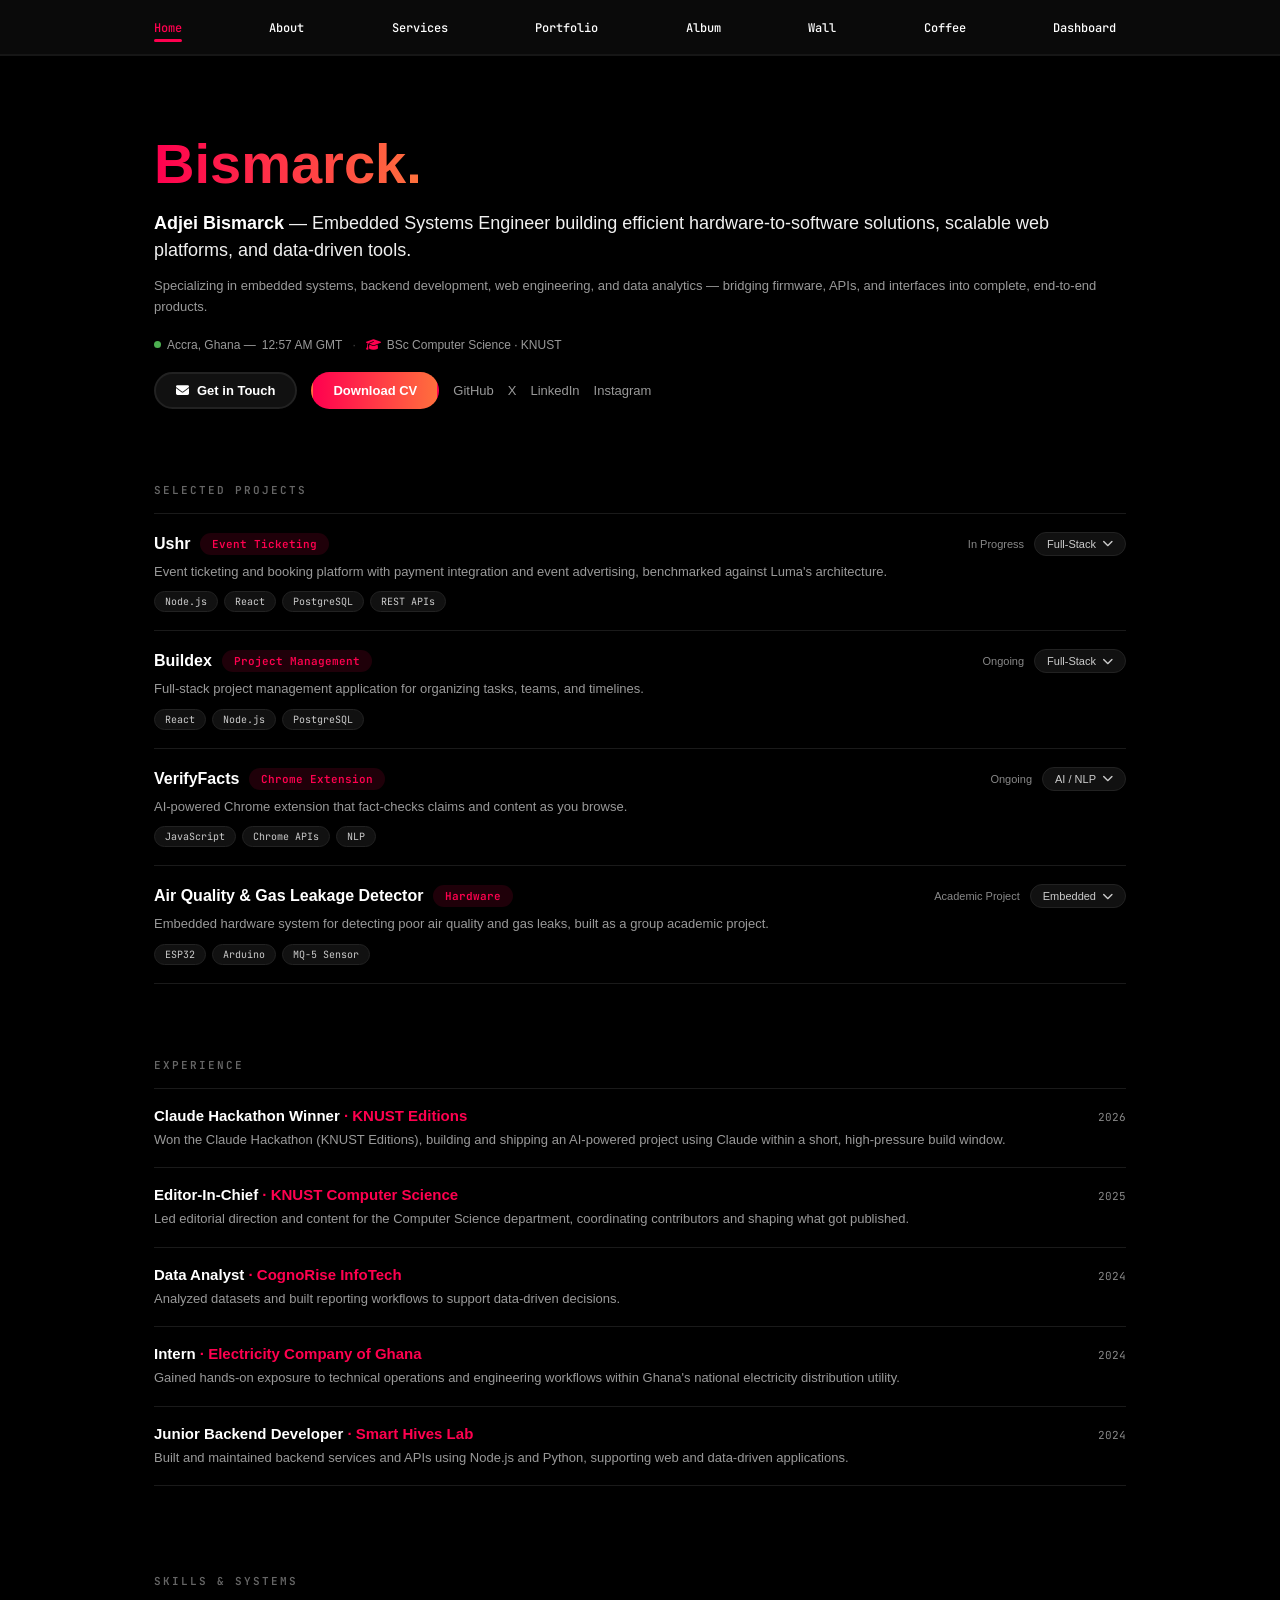
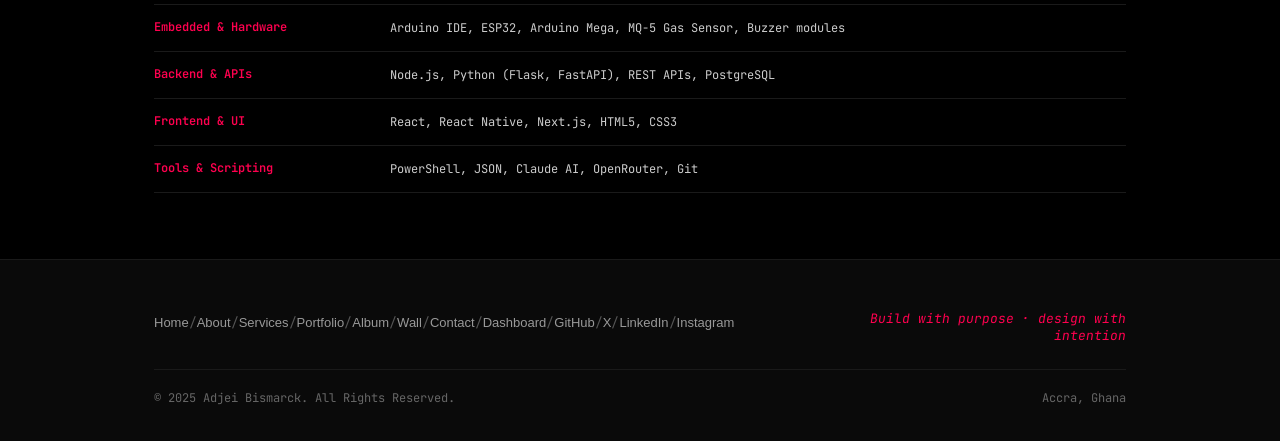
==== index.html @ 9716cc9b "updated navrow" ====
<!DOCTYPE html>
<html lang="en">
<head>
  <meta charset="UTF-8" />
  <meta name="viewport" content="width=device-width, initial-scale=1.0" />
  <title>nii adjetey — Home</title>
  <link rel="stylesheet" href="style.css" />
  <link rel="stylesheet" href="https://cdnjs.cloudflare.com/ajax/libs/font-awesome/6.4.0/css/all.min.css" />
  <link rel="preconnect" href="https://fonts.googleapis.com">
  <link rel="stylesheet" href="https://fonts.googleapis.com/css2?family=Caveat:wght@600;700&display=swap">
</head>
<body>
  <!-- ===== TOP NAV BAR ===== -->
  <header class="page-topbar">
    <div class="container">
      <nav>
        <ul id="nav-menu">
          <li><a href="index.html" class="active-page">Home</a></li>
          <li><a href="about.html">About</a></li>
          <li><a href="services.html">Services</a></li>
          <li><a href="portfolio.html">Portfolio</a></li>
          <li><a href="album.html">Album</a></li>
          <li><a href="wall.html">Wall</a></li>
          <li><a href="coffee.html">Coffee</a></li>
          <li><a href="dashboard.html">Dashboard</a></li>
        </ul>
      </nav>
    </div>
  </header>

  <!-- ===== HOME HERO (text-only) ===== -->
  <section id="home-hero">
    <div class="container">
      <div class="hero-row">
        <div class="hero-text">
          <h1 class="hero-wordmark">Bismarck<span class="hero-dot">.</span></h1>

          <p class="hero-lead">
            <strong>Adjei Bismarck</strong> — Embedded Systems Engineer building efficient hardware-to-software
            solutions, scalable web platforms, and data-driven tools.
          </p>

          <p class="hero-sub">
            Specializing in embedded systems, backend development, web engineering, and data analytics —
            bridging firmware, APIs, and interfaces into complete, end-to-end products.
          </p>

          <div class="hero-meta">
            <span class="hero-meta-item">
              <span class="hero-dot-status"></span>
              Accra, Ghana — <span id="hero-clock">--:-- --</span>
            </span>
            <span class="hero-meta-divider">&middot;</span>
            <span class="hero-meta-item">
              <i class="fa-solid fa-graduation-cap"></i>
              BSc Computer Science &middot; KNUST
            </span>
          </div>

          <div class="hero-actions">
            <a href="contact.html" class="hero-pill">
              <i class="fa-solid fa-envelope"></i> Get in Touch
            </a>
            <a href="documents/cv.pdf" download class="hero-pill hero-pill-accent">Download CV</a>
            <a href="https://github.com/adjetey0" target="_blank" class="hero-link">GitHub</a>
            <a href="https://x.com/mradjeteynii" target="_blank" class="hero-link">X</a>
            <a href="https://www.linkedin.com/in/niiadjetey" target="_blank" class="hero-link">LinkedIn</a>
            <a href="https://www.instagram.com/west.xds" target="_blank" class="hero-link">Instagram</a>
          </div>
        </div>
      </div>
    </div>
  </section>

  <!-- ===== SELECTED PROJECTS ===== -->
  <section id="selected-projects">
    <div class="container">
      <p class="section-label">Selected Projects</p>

      <div class="project-row">
        <div class="project-row-top">
          <div class="project-row-title">
            <h3>Ushr</h3>
            <span class="project-tag">Event Ticketing</span>
          </div>
          <div class="project-row-meta">
            <span class="project-status">In Progress</span>
            <span class="project-category">Full-Stack <i class="fa-solid fa-chevron-down"></i></span>
          </div>
        </div>
        <p class="project-row-desc">
          Event ticketing and booking platform with payment integration and event advertising,
          benchmarked against Luma's architecture.
        </p>
        <div class="project-stack">
          <span class="project-stack-tag">Node.js</span>
          <span class="project-stack-tag">React</span>
          <span class="project-stack-tag">PostgreSQL</span>
          <span class="project-stack-tag">REST APIs</span>
        </div>
      </div>

      <div class="project-row">
        <div class="project-row-top">
          <div class="project-row-title">
            <h3>Buildex</h3>
            <span class="project-tag">Project Management</span>
          </div>
          <div class="project-row-meta">
            <span class="project-status">Ongoing</span>
            <span class="project-category">Full-Stack <i class="fa-solid fa-chevron-down"></i></span>
          </div>
        </div>
        <p class="project-row-desc">
          Full-stack project management application for organizing tasks, teams, and timelines.
        </p>
        <div class="project-stack">
          <span class="project-stack-tag">React</span>
          <span class="project-stack-tag">Node.js</span>
          <span class="project-stack-tag">PostgreSQL</span>
        </div>
      </div>

      <div class="project-row">
        <div class="project-row-top">
          <div class="project-row-title">
            <h3>VerifyFacts</h3>
            <span class="project-tag">Chrome Extension</span>
          </div>
          <div class="project-row-meta">
            <span class="project-status">Ongoing</span>
            <span class="project-category">AI / NLP <i class="fa-solid fa-chevron-down"></i></span>
          </div>
        </div>
        <p class="project-row-desc">
          AI-powered Chrome extension that fact-checks claims and content as you browse.
        </p>
        <div class="project-stack">
          <span class="project-stack-tag">JavaScript</span>
          <span class="project-stack-tag">Chrome APIs</span>
          <span class="project-stack-tag">NLP</span>
        </div>
      </div>

      <div class="project-row">
        <div class="project-row-top">
          <div class="project-row-title">
            <h3>Air Quality &amp; Gas Leakage Detector</h3>
            <span class="project-tag">Hardware</span>
          </div>
          <div class="project-row-meta">
            <span class="project-status">Academic Project</span>
            <span class="project-category">Embedded <i class="fa-solid fa-chevron-down"></i></span>
          </div>
        </div>
        <p class="project-row-desc">
          Embedded hardware system for detecting poor air quality and gas leaks, built as a group
          academic project.
        </p>
        <div class="project-stack">
          <span class="project-stack-tag">ESP32</span>
          <span class="project-stack-tag">Arduino</span>
          <span class="project-stack-tag">MQ-5 Sensor</span>
        </div>
      </div>
    </div>
  </section>

  <!-- ===== EXPERIENCE ===== -->
  <section id="experience">
    <div class="container">
      <p class="section-label">Experience</p>

      <div class="experience-row">
        <div class="experience-row-top">
          <h3 class="experience-role">Claude Hackathon Winner <span class="experience-company">&middot; KNUST Editions</span></h3>
          <span class="experience-dates">2026</span>
        </div>
        <p class="experience-row-desc">
          Won the Claude Hackathon (KNUST Editions), building and shipping an AI-powered project using Claude
          within a short, high-pressure build window.
        </p>
      </div>

      <div class="experience-row">
        <div class="experience-row-top">
          <h3 class="experience-role">Editor-In-Chief <span class="experience-company">&middot; KNUST Computer Science</span></h3>
          <span class="experience-dates">2025</span>
        </div>
        <p class="experience-row-desc">
          Led editorial direction and content for the Computer Science department, coordinating contributors
          and shaping what got published.
        </p>
      </div>

      <div class="experience-row">
        <div class="experience-row-top">
          <h3 class="experience-role">Data Analyst <span class="experience-company">&middot; CognoRise InfoTech</span></h3>
          <span class="experience-dates">2024</span>
        </div>
        <p class="experience-row-desc">
          Analyzed datasets and built reporting workflows to support data-driven decisions.
        </p>
      </div>

      <div class="experience-row">
        <div class="experience-row-top">
          <h3 class="experience-role">Intern <span class="experience-company">&middot; Electricity Company of Ghana</span></h3>
          <span class="experience-dates">2024</span>
        </div>
        <p class="experience-row-desc">
          Gained hands-on exposure to technical operations and engineering workflows within Ghana's national
          electricity distribution utility.
        </p>
      </div>

      <div class="experience-row">
        <div class="experience-row-top">
          <h3 class="experience-role">Junior Backend Developer <span class="experience-company">&middot; Smart Hives Lab</span></h3>
          <span class="experience-dates">2024</span>
        </div>
        <p class="experience-row-desc">
          Built and maintained backend services and APIs using Node.js and Python, supporting web and
          data-driven applications.
        </p>
      </div>
    </div>
  </section>

  <!-- ===== SKILLS & SYSTEMS ===== -->
  <section id="skills-systems">
    <div class="container">
      <p class="section-label">Skills &amp; Systems</p>

      <div class="skills-row">
        <span class="skills-label">Embedded &amp; Hardware</span>
        <span class="skills-value">Arduino IDE, ESP32, Arduino Mega, MQ-5 Gas Sensor, Buzzer modules</span>
      </div>
      <div class="skills-row">
        <span class="skills-label">Backend &amp; APIs</span>
        <span class="skills-value">Node.js, Python (Flask, FastAPI), REST APIs, PostgreSQL</span>
      </div>
      <div class="skills-row">
        <span class="skills-label">Frontend &amp; UI</span>
        <span class="skills-value">React, React Native, Next.js, HTML5, CSS3</span>
      </div>
      <div class="skills-row">
        <span class="skills-label">Tools &amp; Scripting</span>
        <span class="skills-value">PowerShell, JSON, Claude AI, OpenRouter, Git</span>
      </div>
    </div>
  </section>

  <!-- Toast Notification -->
  <div id="toast" class="toast"></div>

  <!-- ===== FOOTER ===== -->
  <footer class="site-footer">
    <div class="container">
      <div class="footer-links-row">
        <nav class="footer-nav">
          <a href="index.html">Home</a> /
          <a href="about.html">About</a> /
          <a href="services.html">Services</a> /
          <a href="portfolio.html">Portfolio</a> /
          <a href="album.html">Album</a> /
          <a href="wall.html">Wall</a> /
          <a href="contact.html">Contact</a> /
          <a href="dashboard.html">Dashboard</a> /
          <a href="https://github.com/adjetey0" target="_blank">GitHub</a> /
          <a href="https://x.com/mradjeteynii" target="_blank">X</a> /
          <a href="https://www.linkedin.com/in/niiadjetey" target="_blank">LinkedIn</a> /
          <a href="https://www.instagram.com/west.xds" target="_blank">Instagram</a>
        </nav>
        <p class="footer-tagline">Build with purpose &middot; design with intention</p>
      </div>
      <div class="footer-bottom-row">
        <p>&copy; 2025 Adjei Bismarck. All Rights Reserved.</p>
        <p class="footer-location">Accra, Ghana</p>
      </div>
    </div>
  </footer>

  <!-- Back to Top Button -->
  <button id="back-to-top" class="back-to-top" title="Back to Top">
    <i class="fa-solid fa-arrow-up"></i>
  </button>

  <script>
    // Back to Top Button Functionality
    const backToTopBtn = document.getElementById('back-to-top');
    window.addEventListener('scroll', function() {
      if (window.pageYOffset > 300) {
        backToTopBtn.classList.add('show');
      } else {
        backToTopBtn.classList.remove('show');
      }
    });
    backToTopBtn.addEventListener('click', function() {
      window.scrollTo({
        top: 0,
        behavior: 'smooth'
      });
    });

    // Live Accra clock in hero
    const heroClock = document.getElementById('hero-clock');
    function updateHeroClock() {
      if (!heroClock) return;
      const now = new Date();
      const formatted = new Intl.DateTimeFormat('en-US', {
        hour: 'numeric',
        minute: '2-digit',
        hour12: true,
        timeZone: 'Africa/Accra'
      }).format(now);
      heroClock.textContent = formatted + ' GMT';
    }
    updateHeroClock();
    setInterval(updateHeroClock, 30000);
  </script>
</body>
</html>
---- style.css ----
@import url('https://fonts.googleapis.com/css2?family=JetBrains+Mono:wght@400;500;600;700&display=swap');

* {
  margin: 0;
  padding: 0;
  font-family: 'Poppins', sans-serif;
  box-sizing: border-box;
}

body {
  background-color: black;
  color: white;
  overflow-x: hidden;
}

/* ===== HEADER ===== */
#header {
  width: 100%;
  height: 100vh;
  background-image: url(images/background.jpg);
  background-size: cover;
  background-position: center;
}

/* ===== SUB-PAGE TOP NAV BAR ===== */
.page-topbar {
  width: 100%;
  background: #0a0a0a;
  border-bottom: 2px solid #161616;
  padding: 2px 0;
}

/* ===== HOME HERO (text-only) ===== */
#home-hero {
  padding: 70px 0 40px;
}

.hero-row {
  width: 100%;
}

.hero-text {
  width: 100%;
}

.hero-wordmark {
  font-size: 56px;
  font-weight: 700;
  line-height: 1;
  margin-bottom: 18px;
  background: linear-gradient(90deg, #ff004f, #ff6f3d);
  -webkit-background-clip: text;
  background-clip: text;
  -webkit-text-fill-color: transparent;
  display: inline-block;
}

.hero-dot {
  color: #ff6f3d;
  -webkit-text-fill-color: #ff6f3d;
}

.hero-lead {
  font-size: 18px;
  color: #f0f0f0;
  line-height: 1.5;
  margin-bottom: 12px;
}

.hero-lead strong {
  color: #fff;
}

.hero-sub {
  font-size: 13px;
  color: #999;
  line-height: 1.6;
  margin-bottom: 20px;
}

.hero-meta {
  display: flex;
  align-items: center;
  gap: 10px;
  flex-wrap: wrap;
  color: #999;
  font-size: 12px;
  font-family: 'JetBrains Mono', monospace;
  margin-bottom: 20px;
}

.hero-meta-item {
  display: flex;
  align-items: center;
  gap: 6px;
}

.hero-meta-item i {
  color: #ff004f;
}

.hero-dot-status {
  width: 7px;
  height: 7px;
  border-radius: 50%;
  background: #4caf50;
  display: inline-block;
}

.hero-meta-divider {
  color: #444;
}

.hero-actions {
  display: flex;
  align-items: center;
  gap: 14px;
  flex-wrap: wrap;
}

.hero-pill {
  display: inline-flex;
  align-items: center;
  gap: 8px;
  padding: 9px 20px;
  border-radius: 30px;
  font-size: 13px;
  font-weight: 600;
  text-decoration: none;
  border: 2px solid #222;
  color: #fff;
  background: #111;
  transition: all 0.3s ease;
}

.hero-pill:hover {
  border-color: #ff004f;
  transform: translateY(-2px);
}

.hero-pill-accent {
  background: linear-gradient(90deg, #ff004f, #ff6f3d);
  border-color: transparent;
}

.hero-pill-accent:hover {
  filter: brightness(1.1);
  transform: translateY(-2px);
}

.hero-link {
  color: #999;
  font-size: 13px;
  font-weight: 500;
  text-decoration: none;
  position: relative;
  transition: color 0.3s ease;
}

.hero-link::after {
  content: '';
  position: absolute;
  left: 0;
  bottom: -4px;
  width: 0;
  height: 2px;
  background: #ff004f;
  transition: width 0.3s ease;
}

.hero-link:hover {
  color: #fff;
}

.hero-link:hover::after {
  width: 100%;
}

/* ===== SELECTED PROJECTS (home page) ===== */
#selected-projects {
  padding: 14px 0 40px;
}

.project-row {
  padding: 18px 0;
  border-top: 1px solid #1a1a1a;
}

.project-row:last-child {
  border-bottom: 1px solid #1a1a1a;
}

.project-row-top {
  display: flex;
  align-items: center;
  justify-content: space-between;
  flex-wrap: wrap;
  gap: 10px;
  margin-bottom: 6px;
}

.project-row-title {
  display: flex;
  align-items: center;
  gap: 10px;
  flex-wrap: wrap;
}

.project-row-title h3 {
  font-size: 16px;
  font-weight: 700;
  color: #fff;
}

.project-tag {
  background: rgba(255, 0, 79, 0.12);
  color: #ff004f;
  padding: 4px 12px;
  border-radius: 20px;
  font-size: 11px;
  font-weight: 600;
  font-family: 'JetBrains Mono', monospace;
}

.project-row-meta {
  display: flex;
  align-items: center;
  gap: 10px;
  font-family: 'JetBrains Mono', monospace;
  font-size: 11px;
  color: #888;
}

.project-category {
  background: #111;
  border: 1px solid #222;
  padding: 5px 12px;
  border-radius: 20px;
  display: inline-flex;
  align-items: center;
  gap: 6px;
  color: #ccc;
}

.project-row-desc {
  color: #999;
  font-size: 13px;
  line-height: 1.5;
}

.project-stack {
  display: flex;
  flex-wrap: wrap;
  gap: 6px;
  margin-top: 10px;
}

.project-stack-tag {
  background: #111;
  border: 1px solid #222;
  color: #ccc;
  padding: 3px 10px;
  border-radius: 20px;
  font-size: 10px;
  font-family: 'JetBrains Mono', monospace;
}

@media (max-width: 768px) {
  .project-row-top {
    flex-direction: column;
    align-items: flex-start;
  }

  .project-row-title h3 {
    font-size: 15px;
  }

  .project-row-desc {
    font-size: 12px;
  }
}

/* ===== EXPERIENCE (home page) ===== */
#experience {
  padding: 14px 0 40px;
}

.experience-row {
  padding: 18px 0;
  border-top: 1px solid #1a1a1a;
}

.experience-row:last-child {
  border-bottom: 1px solid #1a1a1a;
}

.experience-row-top {
  display: flex;
  align-items: baseline;
  justify-content: space-between;
  flex-wrap: wrap;
  gap: 8px;
  margin-bottom: 6px;
}

.experience-role {
  font-size: 15px;
  font-weight: 700;
  color: #fff;
}

.experience-company {
  color: #ff004f;
  font-weight: 600;
}

.experience-dates {
  font-family: 'JetBrains Mono', monospace;
  font-size: 11px;
  color: #888;
  white-space: nowrap;
}

.experience-row-desc {
  color: #999;
  font-size: 13px;
  line-height: 1.5;
}

@media (max-width: 768px) {
  .experience-row-top {
    flex-direction: column;
    align-items: flex-start;
  }

  .experience-role {
    font-size: 15px;
  }

  .experience-row-desc {
    font-size: 12px;
  }
}

/* ===== SKILLS & SYSTEMS ===== */
#skills-systems {
  padding: 28px 0 56px;
}

.section-label {
  color: #666;
  font-size: 11px;
  font-weight: 600;
  font-family: 'JetBrains Mono', monospace;
  letter-spacing: 2px;
  text-transform: uppercase;
  margin-bottom: 16px;
}

.skills-row {
  display: grid;
  grid-template-columns: 220px 1fr;
  gap: 16px;
  padding: 14px 0;
  border-top: 1px solid #1a1a1a;
}

.skills-row:last-child {
  border-bottom: 1px solid #1a1a1a;
}

.skills-label {
  color: #ff004f;
  font-size: 12px;
  font-weight: 600;
  font-family: 'JetBrains Mono', monospace;
}

.skills-value {
  color: #ccc;
  font-size: 12px;
  font-family: 'JetBrains Mono', monospace;
  line-height: 1.5;
}

.container {
  max-width: 1100px;
  margin: 0 auto;
  padding: 10px 5%;
}

nav {
  display: flex;
  align-items: center;
  justify-content: flex-start;
  flex-wrap: wrap;
  position: relative;
}

.logo {
  display: none;
}

.logo h1 a {
  color: #fff;
  text-decoration: none;
}

.logo h1 span {
  color: #ff004f;
  font-weight: 700;
}

#menu-icon {
  display: none !important;
}

nav ul {
  display: flex;
  flex-wrap: wrap;
  align-items: center;
  justify-content: space-between;
  width: 100%;
}

nav ul li {
  display: inline-block;
  list-style: none;
  margin: 6px 10px;
}

nav ul li:first-child {
  margin-left: 0;
}

nav ul li a {
  color: white;
  text-decoration: none;
  font-size: 12px;
  font-family: 'JetBrains Mono', monospace;
  font-weight: 500;
  position: relative;
}

nav ul li a::after {
  content: '';
  width: 0;
  height: 3px;
  background: #ff004f;
  position: absolute;
  left: 0;
  bottom: -6px;
  transition: 0.4s ease;
  border-radius: 2px;
}

nav ul li a:hover::after,
nav ul li a.active-page::after {
  width: 100%;
}

nav ul li a.active-page {
  color: #ff004f;
}

.header-text {
  margin-top: 20%;
  font-size: 30px;
  animation: fadeInUp 1.5s ease-out;
}

.header-text p {
  animation: fadeInUp 1.8s ease-out;
}

.header-text h1 {
  font-size: 60px;
  margin-top: 20px;
  animation: fadeInUp 2s ease-out;
}

.header-text h1 span {
  color: #ff004f;
  display: inline-block;
  animation: bounce 2s infinite;
}

/* Animations */
@keyframes fadeInUp {
  0% {
    opacity: 0;
    transform: translateY(30px);
  }
  100% {
    opacity: 1;
    transform: translateY(0);
  }
}

@keyframes bounce {
  0%, 20%, 50%, 80%, 100% {
    transform: translateY(0);
  }
  40% {
    transform: translateY(-10px);
  }
  60% {
    transform: translateY(-5px);
  }
}

/* ===== ABOUT ===== */
#about {
  padding: 80px 0;
  color: whitesmoke;
}

#about .sub-title {
  text-align: center;
  margin-bottom: 60px;
}

#about .sub-title span {
  color: #ff004f;
}

.row {
  display: flex;
  justify-content: space-between;
  flex-wrap: wrap;
}

.about-col-1 {
  flex-basis: 35%;
}

.about-col-1 img {
  width: 100%;
  border-radius: 15px;
}

.about-col-2 {
  flex-basis: 60%;
}

.sub-title {
  font-size: 60px;
  font-weight: 600;
  color: #fff;
}

.tab-titles {
  display: flex;
  margin: 20px 0 40px;
  gap: 40px;
}

.tab-links {
  position: relative;
  font-size: 18px;
  font-weight: 500;
  cursor: pointer;
  color: #ccc;
  transition: color 0.3s ease;
}

.tab-links:hover {
  color: #ff004f;
}

.tab-links::after {
  content: '';
  position: absolute;
  bottom: -8px;
  left: 0;
  width: 0;
  height: 3px;
  background: #ff004f;
  border-radius: 2px;
  transition: width 0.3s ease;
}

.tab-links.active-link {
  color: #fff;
}

.tab-links.active-link::after,
.tab-links:hover::after {
  width: 100%;
}

/* Tab Contents */
.tab-contents {
  display: none;
}

.tab-contents.active-tab {
  display: block;
}

.tab-contents ul {
  padding-left: 20px;
  line-height: 1.8;
}

.tab-contents ul li {
  list-style: disc;
  margin: 10px 0;
  color: #fff;
}

.tab-contents ul li span {
  color: #ff004f;
  font-weight: 600;
  font-size: 16px;
  display: inline-block;
  margin-bottom: 3px;
  transition: color 0.3s ease;
}

/* Download CV Button */
.cv-button-wrapper {
  margin-top: 30px;
}

.cv-btn {
  display: inline-flex;
  align-items: center;
  gap: 10px;
  background: #ff004f;
  color: white !important;
  padding: 15px 35px;
  border: 2px solid #ff004f;
  border-radius: 10px;
  text-decoration: none;
  font-size: 16px;
  font-weight: 600;
  transition: all 0.3s ease;
}

.cv-btn:hover {
  background: transparent;
  color: #ff004f !important;
  transform: translateY(-3px);
  box-shadow: 0 10px 25px rgba(255, 0, 79, 0.3);
}

.cv-btn i {
  font-size: 18px;
}

/* ===== SERVICES ===== */
#services {
  padding: 80px 0;
  color: #fff;
}

#services .sub-title {
  text-align: center;
  font-size: 60px;
  margin-bottom: 60px;
}

#services .sub-title span {
  color: #ff004f;
}

.services-list {
  display: grid;
  grid-template-columns: repeat(auto-fit, minmax(250px, 1fr));
  gap: 40px;
}

.service-card {
  background: #111;
  padding: 40px 25px;
  border-radius: 15px;
  text-align: center;
  transition: transform 0.3s ease, box-shadow 0.3s ease, border 0.3s ease;
  border: 2px solid transparent;
}

.service-card i {
  font-size: 45px;
  color: #ff004f;
  margin-bottom: 20px;
  background: rgba(255, 0, 79, 0.1);
  padding: 20px;
  border-radius: 50%;
  transition: all 0.3s ease;
}

.service-card h2 {
  font-size: 22px;
  margin-bottom: 15px;
  color: #ff004f;
}

.service-card p {
  color: #ccc;
  font-size: 15px;
  line-height: 1.6;
}

.service-card:hover {
  transform: translateY(-10px);
  box-shadow: 0 0 25px rgba(255, 0, 79, 0.4);
  border-color: #ff004f;
}

.service-card:hover i {
  background: #ff004f;
  color: white;
}

/* ===== DASHBOARD SECTION ===== */
#dashboard {
  padding: 80px 0;
  color: #fff;
}

#dashboard .sub-title {
  text-align: center;
  font-size: 60px;
  margin-bottom: 60px;
}

#dashboard .sub-title span {
  color: #ff004f;
}

.dashboard-grid {
  display: grid;
  grid-template-columns: repeat(auto-fit, minmax(250px, 1fr));
  gap: 40px;
}

.dashboard-card {
  background: #111;
  border-radius: 15px;
  text-align: center;
  padding: 40px 20px;
  transition: transform 0.3s ease, box-shadow 0.3s ease, border 0.3s ease;
  border: 2px solid transparent;
}

.dashboard-card i {
  font-size: 45px;
  color: #ff004f;
  margin-bottom: 20px;
  background: rgba(255, 0, 79, 0.1);
  padding: 20px;
  border-radius: 50%;
  transition: all 0.3s ease;
}

.dashboard-card h2 {
  font-size: 22px;
  margin-bottom: 15px;
  color: #fff;
}

.dashboard-card p {
  font-size: 36px;
  font-weight: bold;
  color: #ff004f;
}

.dashboard-card:hover {
  transform: translateY(-10px);
  box-shadow: 0 0 25px rgba(255, 0, 79, 0.4);
  border-color: #ff004f;
}

.dashboard-card:hover i {
  background: #ff004f;
  color: white;
}

/* ===== PORTFOLIO SECTION ===== */
#portfolio {
  padding: 80px 0;
  color: #fff;
}

#portfolio .sub-title {
  text-align: center;
  font-size: 60px;
  margin-bottom: 60px;
}

#portfolio .sub-title span {
  color: #ff004f;
}

.portfolio-grid {
  display: grid;
  grid-template-columns: repeat(auto-fit, minmax(300px, 1fr));
  gap: 40px;
}

.portfolio-card {
  background: #111;
  border-radius: 15px;
  overflow: hidden;
  transition: transform 0.3s ease, box-shadow 0.3s ease;
  border: 2px solid transparent;
}

.portfolio-card:hover {
  transform: translateY(-10px);
  box-shadow: 0 0 30px rgba(255, 0, 79, 0.4);
  border-color: #ff004f;
}

.portfolio-image {
  position: relative;
  width: 100%;
  height: 280px;
  overflow: hidden;
}

.portfolio-image img {
  width: 100%;
  height: 100%;
  object-fit: cover;
  transition: transform 0.5s ease;
}

.portfolio-card:hover .portfolio-image img {
  transform: scale(1.1);
}

.portfolio-overlay {
  position: absolute;
  top: 0;
  left: 0;
  width: 100%;
  height: 100%;
  background: rgba(0, 0, 0, 0.95);
  display: flex;
  align-items: center;
  justify-content: center;
  opacity: 0;
  transition: opacity 0.4s ease;
  padding: 30px;
}

.portfolio-card:hover .portfolio-overlay {
  opacity: 1;
}

.portfolio-info {
  text-align: center;
}

.portfolio-info h3 {
  font-size: 24px;
  color: #ff004f;
  margin-bottom: 15px;
}

.portfolio-info p {
  color: #ccc;
  font-size: 14px;
  line-height: 1.6;
  margin-bottom: 20px;
}

.portfolio-links {
  display: flex;
  gap: 15px;
  justify-content: center;
  flex-wrap: wrap;
}

.portfolio-links a {
  background: #ff004f;
  color: white;
  padding: 10px 20px;
  border-radius: 8px;
  text-decoration: none;
  font-size: 14px;
  font-weight: 600;
  transition: all 0.3s ease;
  display: inline-flex;
  align-items: center;
  gap: 8px;
}

.portfolio-links a:hover {
  background: #e6003d;
  transform: translateY(-3px);
  box-shadow: 0 5px 15px rgba(255, 0, 79, 0.4);
}

.portfolio-content {
  padding: 25px;
}

.portfolio-content h3 {
  font-size: 20px;
  color: #fff;
  margin-bottom: 15px;
}

.portfolio-tags {
  display: flex;
  gap: 10px;
  flex-wrap: wrap;
}

.portfolio-tags span {
  background: rgba(255, 0, 79, 0.1);
  color: #ff004f;
  padding: 6px 15px;
  border-radius: 20px;
  font-size: 12px;
  font-weight: 500;
  font-family: 'JetBrains Mono', monospace;
  border: 1px solid rgba(255, 0, 79, 0.3);
}

/* ===== ALBUM SECTION ===== */
#album {
  padding: 80px 0;
  color: #fff;
}

#album .sub-title {
  text-align: center;
  font-size: 60px;
  margin-bottom: 40px;
}

#album .sub-title span {
  color: #ff004f;
}

.album-meta {
  display: flex;
  justify-content: space-between;
  align-items: center;
  flex-wrap: wrap;
  gap: 16px;
  margin-bottom: 45px;
}

.album-meta-left {
  color: #999;
  font-size: 13px;
  font-family: 'JetBrains Mono', monospace;
  display: flex;
  align-items: center;
  gap: 10px;
}

.album-meta-left i {
  color: #ff004f;
}

.view-toggle {
  display: flex;
  background: #111;
  border: 2px solid #222;
  border-radius: 30px;
  padding: 4px;
  gap: 4px;
}

.view-toggle-btn {
  background: transparent;
  color: #999;
  border: none;
  padding: 8px 20px;
  border-radius: 24px;
  font-size: 13px;
  font-weight: 600;
  font-family: 'JetBrains Mono', monospace;
  cursor: pointer;
  display: inline-flex;
  align-items: center;
  gap: 8px;
  transition: all 0.3s ease;
}

.view-toggle-btn:hover {
  color: #fff;
}

.view-toggle-btn.active-view-btn {
  background: #ff004f;
  color: #fff;
}

/* ===== DECK VIEW ===== */
.album-deck-view {
  display: flex;
  flex-direction: column;
  align-items: center;
}

.deck-stage {
  position: relative;
  width: 100%;
  max-width: 640px;
  height: 320px;
  margin-bottom: 30px;
}

.deck-card {
  position: absolute;
  top: 0;
  left: 50%;
  width: 220px;
  height: 300px;
  border-radius: 14px;
  overflow: hidden;
  border: 6px solid #111;
  box-shadow: 0 15px 35px rgba(0, 0, 0, 0.6);
  transition: transform 0.3s ease, box-shadow 0.3s ease;
  cursor: pointer;
  background: #111;
}

.deck-card img {
  width: 100%;
  height: 100%;
  object-fit: cover;
  display: block;
}

.deck-card:hover {
  box-shadow: 0 20px 45px rgba(255, 0, 79, 0.4);
  z-index: 10 !important;
}

.deck-card-0 { transform: translateX(-50%) translateX(-180px) rotate(-12deg); z-index: 1; }
.deck-card-1 { transform: translateX(-50%) translateX(-70px) rotate(-4deg); z-index: 2; }
.deck-card-2 { transform: translateX(-50%) translateX(40px) rotate(4deg); z-index: 3; }
.deck-card-3 { transform: translateX(-50%) translateX(150px) rotate(12deg); z-index: 4; }

.deck-card-0:hover { transform: translateX(-50%) translateX(-180px) rotate(-12deg) translateY(-10px); }
.deck-card-1:hover { transform: translateX(-50%) translateX(-70px) rotate(-4deg) translateY(-10px); }
.deck-card-2:hover { transform: translateX(-50%) translateX(40px) rotate(4deg) translateY(-10px); }
.deck-card-3:hover { transform: translateX(-50%) translateX(150px) rotate(12deg) translateY(-10px); }

.deck-controls {
  display: flex;
  align-items: center;
  gap: 18px;
  flex-wrap: wrap;
  justify-content: center;
}

.cycle-stack-btn {
  background: transparent;
  color: #fff;
  border: 2px solid #ff004f;
  padding: 10px 24px;
  border-radius: 30px;
  font-size: 13px;
  font-weight: 600;
  font-family: 'JetBrains Mono', monospace;
  cursor: pointer;
  display: inline-flex;
  align-items: center;
  gap: 10px;
  transition: all 0.3s ease;
}

.cycle-stack-btn:hover {
  background: #ff004f;
  transform: translateY(-2px);
  box-shadow: 0 8px 20px rgba(255, 0, 79, 0.35);
}

.deck-showing {
  color: #888;
  font-size: 12px;
  font-family: 'JetBrains Mono', monospace;
}

/* ===== GRID VIEW ===== */
.album-grid {
  display: grid;
  grid-template-columns: repeat(auto-fill, minmax(240px, 1fr));
  grid-auto-rows: 220px;
  gap: 20px;
}

.album-item {
  position: relative;
  border-radius: 15px;
  overflow: hidden;
  cursor: pointer;
  border: 2px solid transparent;
  transition: transform 0.3s ease, border 0.3s ease, box-shadow 0.3s ease;
}

.album-item img {
  width: 100%;
  height: 100%;
  object-fit: cover;
  display: block;
  transition: transform 0.5s ease;
}

.album-item-overlay {
  position: absolute;
  inset: 0;
  background: rgba(0,0,0,0.5);
  display: flex;
  align-items: center;
  justify-content: center;
  opacity: 0;
  transition: opacity 0.3s ease;
}

.album-item-overlay i {
  color: #fff;
  font-size: 26px;
}

.album-item:hover {
  transform: translateY(-6px);
  border-color: #ff004f;
  box-shadow: 0 0 25px rgba(255, 0, 79, 0.35);
}

.album-item:hover img {
  transform: scale(1.08);
}

.album-item:hover .album-item-overlay {
  opacity: 1;
}

/* ===== LIGHTBOX ===== */
.lightbox-inner {
  position: relative;
  max-width: 90vw;
  max-height: 90vh;
  display: flex;
  flex-direction: column;
  align-items: center;
}

.lightbox-inner img {
  max-width: 90vw;
  max-height: 80vh;
  border-radius: 12px;
  border: 2px solid #ff004f;
  box-shadow: 0 0 50px rgba(255, 0, 79, 0.35);
}

#lightbox-caption {
  color: #ccc;
  margin-top: 14px;
  font-size: 15px;
  text-align: center;
}

.lightbox-close {
  position: absolute;
  top: -45px;
  right: 0;
  background: transparent;
  border: none;
  color: #fff;
  font-size: 26px;
  cursor: pointer;
}

.lightbox-nav {
  position: fixed;
  top: 50%;
  transform: translateY(-50%);
  background: rgba(255,0,79,0.15);
  border: 2px solid #ff004f;
  color: #fff;
  width: 46px;
  height: 46px;
  border-radius: 50%;
  font-size: 18px;
  cursor: pointer;
  transition: all 0.3s ease;
}

.lightbox-nav:hover {
  background: #ff004f;
}

.lightbox-prev { left: 30px; }
.lightbox-next { right: 30px; }

/* ===== WALL SECTION ===== */
#wall {
  padding: 80px 0;
  color: #fff;
}

#wall .sub-title {
  text-align: center;
  font-size: 60px;
  margin-bottom: 10px;
}

#wall .sub-title span {
  color: #ff004f;
}

.wall-subtext {
  text-align: center;
  color: #ccc;
  font-size: 15px;
  max-width: 560px;
  margin: 0 auto 40px;
}

.wall-toolbar-wrap {
  display: flex;
  flex-direction: column;
  align-items: center;
  gap: 12px;
  margin-bottom: 45px;
}

.wall-toolbar {
  display: flex;
  align-items: center;
  gap: 4px;
  background: #111;
  border: 2px solid #222;
  border-radius: 40px;
  padding: 6px;
  flex-wrap: wrap;
  justify-content: center;
}

.wall-toolbar-divider {
  width: 1px;
  height: 20px;
  background: #2a2a2a;
  margin: 0 2px;
}

.wall-pill-btn {
  background: transparent;
  border: none;
  color: #ccc;
  padding: 10px 18px;
  border-radius: 30px;
  font-size: 13px;
  font-weight: 600;
  font-family: 'JetBrains Mono', monospace;
  cursor: pointer;
  display: inline-flex;
  align-items: center;
  gap: 8px;
  transition: all 0.3s ease;
}

.wall-pill-btn:hover {
  background: #1a1a1a;
  color: #fff;
}

.wall-pill-btn:disabled {
  opacity: 0.6;
  cursor: default;
}

.wall-sign-pill {
  background: #ff004f;
  color: #fff;
}

.wall-sign-pill:hover {
  background: #e6003d;
  color: #fff;
}

.wall-pill-icon {
  width: 40px;
  height: 40px;
  padding: 0;
  justify-content: center;
}

.wall-pill-btn.spinning i {
  animation: spin 0.5s linear;
}

@keyframes spin {
  from { transform: rotate(0deg); }
  to { transform: rotate(360deg); }
}

.wall-count {
  color: #888;
  font-size: 12px;
  font-family: 'JetBrains Mono', monospace;
  padding: 0 10px;
  white-space: nowrap;
}

/* ===== SIGN MODAL ===== */
.wall-sign-modal {
  max-width: 520px;
  width: 90%;
  text-align: left;
  padding: 35px 35px 30px;
}

.wall-sign-header {
  display: flex;
  justify-content: space-between;
  align-items: flex-start;
  gap: 16px;
  margin-bottom: 24px;
}

.wall-sign-header h3 {
  text-align: left;
  margin-bottom: 6px;
}

.wall-sign-subtitle {
  color: #999;
  font-size: 13px;
  font-family: 'JetBrains Mono', monospace;
  margin: 0;
}

.wall-sign-close {
  background: #0a0a0a;
  border: 2px solid #222;
  color: #999;
  width: 36px;
  height: 36px;
  min-width: 36px;
  border-radius: 50%;
  cursor: pointer;
  display: flex;
  align-items: center;
  justify-content: center;
  font-size: 14px;
  transition: all 0.3s ease;
}

.wall-sign-close:hover {
  border-color: #ff004f;
  color: #fff;
}

.wall-form {
  display: flex;
  flex-direction: column;
  gap: 18px;
}

.wall-form-row {
  display: grid;
  grid-template-columns: 1fr 1fr;
  gap: 14px;
}

.wall-input-icon {
  position: relative;
  display: flex;
  align-items: center;
}

.wall-input-icon i {
  position: absolute;
  left: 16px;
  color: #666;
  font-size: 13px;
  pointer-events: none;
}

.wall-input-icon input {
  padding-left: 40px !important;
}

.wall-form input,
.wall-form textarea {
  width: 100%;
  padding: 14px 16px;
  background: #0a0a0a;
  border: 2px solid #222;
  border-radius: 10px;
  color: #fff;
  font-size: 14px;
  font-family: 'Poppins', sans-serif;
  outline: none;
  transition: border-color 0.3s ease, box-shadow 0.3s ease;
  resize: vertical;
}

.wall-form input::placeholder,
.wall-form textarea::placeholder {
  color: #666;
}

.wall-form input:focus,
.wall-form textarea:focus {
  border-color: #ff004f;
  box-shadow: 0 0 15px rgba(255, 0, 79, 0.2);
}

.wall-sig-preview {
  background: #0a0a0a;
  border: 2px solid #222;
  border-radius: 10px;
  padding: 14px 16px;
}

.wall-sig-label {
  display: block;
  color: #666;
  font-size: 11px;
  font-weight: 600;
  font-family: 'JetBrains Mono', monospace;
  letter-spacing: 0.5px;
  text-transform: uppercase;
  margin-bottom: 6px;
}

.wall-sig-text {
  font-family: 'Caveat', cursive;
  font-size: 30px;
  font-weight: 700;
  color: #fff;
  line-height: 1.1;
}

.wall-sign-footer {
  display: flex;
  align-items: center;
  justify-content: space-between;
  gap: 14px;
}

.wall-char-count {
  color: #666;
  font-size: 12px;
  font-family: 'JetBrains Mono', monospace;
}

.wall-sign-footer .btn {
  padding: 12px 30px;
}

/* ===== NOTE WALL (sticky-note cards) ===== */
.wall-grid {
  column-width: 220px;
  column-gap: 18px;
  padding: 10px;
}

.wall-loading,
.wall-empty {
  column-span: all;
  text-align: center;
  color: #888;
  font-size: 15px;
  padding: 20px 0;
}

.wall-card {
  display: inline-block;
  width: 100%;
  break-inside: avoid;
  margin-bottom: 18px;
  background: #0d0d0d;
  border: 1px solid #1e1e1e;
  border-radius: 10px;
  padding: 14px 16px;
  box-shadow: 0 8px 18px rgba(0, 0, 0, 0.4);
  transition: transform 0.25s ease, box-shadow 0.25s ease;
}

.wall-card:hover {
  transform: translateY(-4px) rotate(0deg) !important;
  box-shadow: 0 12px 26px rgba(255, 0, 79, 0.25);
  z-index: 5;
}

.wall-card-name {
  font-family: 'Caveat', cursive;
  font-size: 21px;
  font-weight: 700;
  color: #ff004f;
  margin-bottom: 4px;
  line-height: 1.1;
}

.wall-card-message {
  color: #ddd;
  font-size: 13px;
  line-height: 1.45;
  margin-bottom: 10px;
  word-break: break-word;
}

.wall-card-footer {
  display: flex;
  justify-content: space-between;
  align-items: center;
  border-top: 1px solid #1e1e1e;
  padding-top: 7px;
}

.wall-card-handle {
  color: #666;
  font-size: 10px;
  font-weight: 600;
  font-family: 'JetBrains Mono', monospace;
}

.wall-card-time {
  color: #666;
  font-size: 10px;
  font-family: 'JetBrains Mono', monospace;
}

/* ===== CONTACT SECTION ===== */
#contact {
  padding: 80px 0;
  color: #fff;
}

#contact .sub-title {
  text-align: center;
  font-size: 60px;
  margin-bottom: 60px;
}

#contact .sub-title span {
  color: #ff004f;
}

.contact-row {
  display: flex;
  justify-content: space-between;
  gap: 50px;
  flex-wrap: wrap;
}

.contact-left {
  flex-basis: 35%;
  display: flex;
  flex-direction: column;
  gap: 25px;
}

.contact-info-card {
  background: #111;
  padding: 25px;
  border-radius: 15px;
  display: flex;
  align-items: center;
  gap: 20px;
  transition: transform 0.3s ease, box-shadow 0.3s ease, border 0.3s ease;
  border: 2px solid transparent;
}

.contact-info-card:hover {
  transform: translateY(-5px);
  box-shadow: 0 0 25px rgba(255, 0, 79, 0.3);
  border-color: #ff004f;
}

.contact-info-card i {
  font-size: 30px;
  color: #ff004f;
  background: rgba(255, 0, 79, 0.1);
  padding: 18px;
  border-radius: 50%;
  min-width: 65px;
  height: 65px;
  display: flex;
  align-items: center;
  justify-content: center;
  transition: all 0.3s ease;
}

.contact-info-card:hover i {
  background: #ff004f;
  color: white;
}

.contact-info-card h3 {
  font-size: 18px;
  color: #fff;
  margin-bottom: 5px;
}

.contact-info-card p {
  color: #ccc;
  font-size: 15px;
}

.contact-info-card a {
  color: #ccc;
  text-decoration: none;
  transition: color 0.3s ease;
}

.contact-info-card a:hover {
  color: #ff004f;
}

.social-icons {
  display: flex;
  gap: 15px;
  margin-top: 10px;
}

.social-icons a {
  width: 50px;
  height: 50px;
  background: #111;
  border-radius: 50%;
  display: flex;
  align-items: center;
  justify-content: center;
  color: #ff004f;
  font-size: 22px;
  transition: all 0.3s ease;
  border: 2px solid transparent;
}

.social-icons a:hover {
  background: #ff004f;
  color: white;
  transform: translateY(-5px);
  box-shadow: 0 5px 15px rgba(255, 0, 79, 0.4);
}

.contact-right {
  flex-basis: 60%;
}

.contact-right form {
  display: flex;
  flex-direction: column;
  gap: 20px;
}

.contact-right form input,
.contact-right form textarea {
  width: 100%;
  padding: 18px;
  background: #111;
  border: 2px solid #222;
  border-radius: 10px;
  color: #fff;
  font-size: 16px;
  outline: none;
  transition: border-color 0.3s ease, box-shadow 0.3s ease;
}

.contact-right form input::placeholder,
.contact-right form textarea::placeholder {
  color: #888;
}

.contact-right form input:focus,
.contact-right form textarea:focus {
  border-color: #ff004f;
  box-shadow: 0 0 15px rgba(255, 0, 79, 0.2);
}

.contact-right form textarea {
  resize: vertical;
  min-height: 150px;
}

.btn {
  background: #ff004f;
  color: white;
  padding: 15px 40px;
  border: none;
  border-radius: 10px;
  font-size: 18px;
  font-weight: 600;
  cursor: pointer;
  transition: all 0.3s ease;
  align-self: flex-start;
}

.btn:hover {
  background: #e6003d;
  transform: translateY(-3px);
  box-shadow: 0 10px 25px rgba(255, 0, 79, 0.4);
}

/* ===== FOOTER ===== */
.site-footer {
  background: #0a0a0a;
  padding: 40px 0 25px;
  border-top: 1px solid #1a1a1a;
}

.footer-links-row {
  display: flex;
  justify-content: space-between;
  align-items: flex-start;
  flex-wrap: wrap;
  gap: 20px;
  padding-bottom: 25px;
  border-bottom: 1px solid #1a1a1a;
  margin-bottom: 20px;
}

.footer-nav {
  color: #555;
  font-size: 13px;
  font-family: 'JetBrains Mono', monospace;
  line-height: 2;
  max-width: 640px;
}

.footer-nav a {
  color: #999;
  text-decoration: none;
  transition: color 0.3s ease;
}

.footer-nav a:hover {
  color: #ff004f;
}

.footer-tagline {
  color: #ff004f;
  font-style: italic;
  font-size: 13px;
  font-family: 'JetBrains Mono', monospace;
  text-align: right;
  max-width: 260px;
}

.footer-bottom-row {
  display: flex;
  justify-content: space-between;
  flex-wrap: wrap;
  gap: 10px;
}

.footer-bottom-row p {
  color: #666;
  font-size: 12px;
  font-family: 'JetBrains Mono', monospace;
}

.footer-location {
  color: #666;
}

/* Toast Notification */
.toast {
  visibility: hidden;
  min-width: 250px;
  background-color: #4caf50;
  color: #fff;
  text-align: center;
  border-radius: 12px;
  padding: 14px;
  position: fixed;
  z-index: 1000;
  left: 50%;
  bottom: 30px;
  font-size: 16px;
  transform: translateX(-50%);
  opacity: 0;
  transition: opacity 0.5s ease, bottom 0.5s ease;
  box-shadow: 0 4px 12px rgba(0, 0, 0, 0.3);
}

.toast.show {
  visibility: visible;
  opacity: 1;
  bottom: 50px;
}

/* ===== NOT-DEPLOYED MODAL ===== */
.nd-modal-backdrop {
  display: none;
  position: fixed;
  inset: 0;
  background: rgba(0, 0, 0, 0.75);
  z-index: 9999;
  align-items: center;
  justify-content: center;
  backdrop-filter: blur(4px);
}

.nd-modal-backdrop.active {
  display: flex;
  animation: fadeInBackdrop 0.25s ease;
}

@keyframes fadeInBackdrop {
  from { opacity: 0; }
  to   { opacity: 1; }
}

.nd-modal {
  background: #111;
  border: 2px solid #ff004f;
  border-radius: 20px;
  padding: 45px 40px 35px;
  max-width: 440px;
  width: 90%;
  text-align: center;
  box-shadow: 0 0 50px rgba(255, 0, 79, 0.35);
  animation: slideUpModal 0.3s ease;
}

@keyframes slideUpModal {
  from { transform: translateY(30px); opacity: 0; }
  to   { transform: translateY(0);    opacity: 1; }
}

.nd-modal-icon {
  width: 70px;
  height: 70px;
  background: rgba(255, 0, 79, 0.1);
  border-radius: 50%;
  display: flex;
  align-items: center;
  justify-content: center;
  margin: 0 auto 20px;
  border: 2px solid rgba(255, 0, 79, 0.3);
}

.nd-modal-icon i {
  font-size: 30px;
  color: #ff004f;
}

.nd-modal h3 {
  font-size: 22px;
  color: #fff;
  margin-bottom: 12px;
}

.nd-modal p {
  color: #aaa;
  font-size: 15px;
  line-height: 1.7;
  margin-bottom: 28px;
}

.nd-modal-actions {
  display: flex;
  gap: 12px;
  justify-content: center;
  flex-wrap: wrap;
}

.nd-github-btn {
  background: #ff004f;
  color: white;
  border: none;
  padding: 12px 24px;
  border-radius: 10px;
  font-size: 15px;
  font-weight: 600;
  cursor: pointer;
  display: inline-flex;
  align-items: center;
  gap: 8px;
  transition: all 0.3s ease;
  font-family: 'Poppins', sans-serif;
}

.nd-github-btn:hover {
  background: #e6003d;
  transform: translateY(-2px);
  box-shadow: 0 5px 15px rgba(255, 0, 79, 0.4);
}

.nd-close-btn {
  background: transparent;
  color: #aaa;
  border: 2px solid #333;
  padding: 12px 24px;
  border-radius: 10px;
  font-size: 15px;
  font-weight: 600;
  cursor: pointer;
  transition: all 0.3s ease;
  font-family: 'Poppins', sans-serif;
}

.nd-close-btn:hover {
  border-color: #555;
  color: #fff;
}

/* ===== MOBILE RESPONSIVE ===== */
@media (max-width: 768px) {
  body {
    overflow-x: hidden;
  }

  /* ── HOME HERO MOBILE ── */
  #home-hero {
    padding: 45px 0 50px;
  }

  .hero-wordmark {
    font-size: 48px;
    margin-bottom: 20px;
  }

  .hero-lead {
    font-size: 19px;
  }

  .hero-sub {
    font-size: 15px;
  }

  .hero-meta {
    flex-direction: column;
    align-items: flex-start;
    gap: 10px;
  }

  .hero-meta-divider {
    display: none;
  }

  .hero-actions {
    gap: 14px;
  }

  .hero-pill {
    padding: 11px 22px;
    font-size: 14px;
  }

  .container {
    padding: 10px 5%;
  }

  nav ul {
    justify-content: center;
    gap: 2px;
  }

  nav ul li {
    margin: 5px 8px;
  }

  nav ul li a {
    font-size: 13px;
  }

  .logo h1 {
    font-size: 22px;
  }

  /* Push text down so background subject shows above it */
  .header-text {
    margin-top: 55%;
    font-size: 18px;
    padding: 0 5%;
  }

  .header-text h1 {
    font-size: 36px;
    margin-top: 10px;
  }

  .sub-title {
    font-size: 32px;
    text-align: center;
  }

  .row {
    flex-direction: column;
  }

  .about-col-1,
  .about-col-2 {
    flex-basis: 100%;
    width: 100%;
  }

  .about-col-1 {
    margin-bottom: 30px;
    text-align: center;
  }

  .about-col-1 img {
    max-width: 85%;
    margin: 0 auto;
  }

  .tab-titles {
    flex-direction: row;
    gap: 12px;
    flex-wrap: wrap;
    justify-content: center;
  }

  .tab-links {
    font-size: 14px;
  }

  .tab-contents ul {
    padding-left: 15px;
  }

  .tab-contents ul li {
    font-size: 14px;
  }

  #services .sub-title {
    font-size: 32px;
  }

  .services-list {
    grid-template-columns: 1fr;
    gap: 25px;
  }

  .service-card {
    padding: 30px 20px;
  }

  .service-card i {
    font-size: 38px;
  }

  .service-card h2 {
    font-size: 20px;
  }

  .service-card p {
    font-size: 14px;
  }

  #portfolio .sub-title {
    font-size: 32px;
  }

  .portfolio-grid {
    grid-template-columns: 1fr;
    gap: 30px;
  }

  .portfolio-image {
    height: 200px;
  }

  .portfolio-image img {
    display: block;
    width: 100%;
    height: 100%;
    object-fit: cover;
  }

  .portfolio-info {
    padding: 20px;
  }

  .portfolio-info h3 {
    font-size: 18px;
  }

  .portfolio-info p {
    font-size: 13px;
  }

  .portfolio-links {
    flex-direction: row;
    gap: 10px;
    flex-wrap: wrap;
  }

  .portfolio-links a {
    flex: 1;
    justify-content: center;
    padding: 10px 12px;
    font-size: 13px;
  }

  /* Show overlay on tap via .tapped class added by JS */
  .portfolio-card.tapped .portfolio-overlay {
    opacity: 1;
  }

  .portfolio-content h3 {
    font-size: 18px;
  }

  .portfolio-tags span {
    font-size: 12px;
    padding: 5px 12px;
  }

  #album .sub-title {
    font-size: 32px;
  }

  .album-meta {
    flex-direction: column;
    align-items: flex-start;
  }

  .view-toggle-btn {
    padding: 7px 16px;
    font-size: 13px;
  }

  .deck-stage {
    height: 220px;
    overflow: hidden;
  }

  .deck-card {
    width: 130px;
    height: 190px;
    border-width: 4px;
  }

  .deck-card-0 { transform: translateX(-50%) translateX(-64px) rotate(-10deg); }
  .deck-card-1 { transform: translateX(-50%) translateX(-22px) rotate(-3deg); }
  .deck-card-2 { transform: translateX(-50%) translateX(18px) rotate(3deg); }
  .deck-card-3 { transform: translateX(-50%) translateX(60px) rotate(10deg); }

  .deck-card-0:hover { transform: translateX(-50%) translateX(-64px) rotate(-10deg) translateY(-8px); }
  .deck-card-1:hover { transform: translateX(-50%) translateX(-22px) rotate(-3deg) translateY(-8px); }
  .deck-card-2:hover { transform: translateX(-50%) translateX(18px) rotate(3deg) translateY(-8px); }
  .deck-card-3:hover { transform: translateX(-50%) translateX(60px) rotate(10deg) translateY(-8px); }

  .album-grid {
    grid-auto-rows: 160px;
    gap: 14px;
  }

  .lightbox-nav {
    width: 38px;
    height: 38px;
    font-size: 15px;
  }

  .lightbox-prev { left: 12px; }
  .lightbox-next { right: 12px; }

  #wall .sub-title {
    font-size: 32px;
  }

  .wall-subtext {
    font-size: 13px;
    padding: 0 5%;
  }

  .wall-pill-btn {
    padding: 8px 14px;
    font-size: 13px;
  }

  .wall-pill-icon {
    width: 36px;
    height: 36px;
  }

  .wall-count {
    padding: 0 6px;
    font-size: 12px;
  }

  .wall-sign-modal {
    padding: 26px 22px;
  }

  .wall-sign-header h3 {
    font-size: 19px;
  }

  .wall-form-row {
    grid-template-columns: 1fr;
  }

  .wall-sign-footer {
    flex-direction: column-reverse;
    align-items: stretch;
    gap: 10px;
  }

  .wall-sign-footer .btn {
    width: 100%;
  }

  .wall-char-count {
    text-align: center;
  }

  .wall-grid {
    display: grid;
    column-width: auto;
    grid-template-columns: repeat(2, 1fr);
    gap: 10px;
    padding: 0;
  }

  .wall-loading,
  .wall-empty {
    column-span: none;
    grid-column: 1 / -1;
  }

  .wall-card {
    display: block;
    width: auto;
    break-inside: auto;
    margin-bottom: 0;
    padding: 10px 12px;
  }

  .wall-card-name {
    font-size: 17px;
    margin-bottom: 3px;
  }

  .wall-card-message {
    font-size: 11.5px;
    line-height: 1.35;
    margin-bottom: 8px;
  }

  .wall-card-footer {
    flex-direction: column;
    align-items: flex-start;
    gap: 2px;
    padding-top: 6px;
  }

  .wall-card-handle,
  .wall-card-time {
    font-size: 9px;
  }

  #contact .sub-title {
    font-size: 32px;
  }

  .contact-row {
    flex-direction: column;
    gap: 30px;
  }

  .contact-left,
  .contact-right {
    flex-basis: 100%;
    width: 100%;
  }

  .contact-info-card {
    padding: 18px;
  }

  .contact-info-card h3 {
    font-size: 16px;
  }

  .contact-info-card p {
    font-size: 14px;
  }

  .social-icons {
    justify-content: center;
  }

  .contact-right form input,
  .contact-right form textarea {
    padding: 15px;
    font-size: 15px;
  }

  .btn {
    width: 100%;
    text-align: center;
    justify-content: center;
    padding: 14px 30px;
    font-size: 16px;
  }

  .cv-btn {
    width: 100%;
    justify-content: center;
  }

  #dashboard .sub-title {
    font-size: 32px;
  }

  .dashboard-grid {
    grid-template-columns: 1fr;
    gap: 25px;
  }

  .dashboard-card {
    padding: 30px 20px;
  }

  .dashboard-card i {
    font-size: 38px;
  }

  .dashboard-card h2 {
    font-size: 20px;
  }

  .dashboard-card p {
    font-size: 24px;
  }

  .toast {
    min-width: 200px;
    max-width: 85%;
    font-size: 14px;
    padding: 12px 16px;
    bottom: 20px;
  }

  .toast.show {
    bottom: 30px;
  }

  .site-footer {
    padding: 30px 0 20px;
  }

  .footer-links-row {
    flex-direction: column;
  }

  .footer-nav {
    line-height: 1.9;
  }

  .footer-tagline {
    text-align: left;
    max-width: 100%;
  }

  .footer-bottom-row {
    flex-direction: column;
    gap: 6px;
  }

  /* ── SKILLS & SYSTEMS MOBILE ── */
  .skills-row {
    grid-template-columns: 1fr;
    gap: 8px;
    padding: 16px 0;
  }

  /* Modal on mobile */
  .nd-modal {
    padding: 35px 25px 28px;
  }

  .nd-modal h3 {
    font-size: 19px;
  }

  .nd-modal p {
    font-size: 14px;
  }

  .nd-github-btn,
  .nd-close-btn {
    width: 100%;
    justify-content: center;
    font-size: 14px;
  }
}

/* Extra small devices */
@media (max-width: 480px) {
  #header {
    background-position: 30% center;
  }

  .header-text {
    margin-top: 60%;
    font-size: 15px;
    padding: 0 5%;
  }

  .header-text h1 {
    font-size: 28px;
  }

  .sub-title {
    font-size: 26px;
  }

  #services .sub-title,
  #portfolio .sub-title,
  #contact .sub-title {
    font-size: 26px;
  }

  .service-card {
    padding: 25px 15px;
  }

  .service-card i {
    font-size: 32px;
    padding: 15px;
  }

  .service-card h2 {
    font-size: 18px;
  }

  .portfolio-image {
    height: 160px;
  }

  .tab-links {
    font-size: 13px;
  }

  nav ul li a {
    font-size: 13px;
  }

  nav ul li {
    margin: 5px 8px;
  }
}

/* Landscape */
@media (max-width: 768px) and (orientation: landscape) {
  #header {
    height: auto;
    min-height: 100vh;
    padding-bottom: 40px;
    background-position: center top;
  }

  .header-text {
    margin-top: 10%;
  }

  .header-text h1 {
    font-size: 28px;
  }
}

/* ===== BACK TO TOP BUTTON ===== */
.back-to-top {
  position: fixed;
  bottom: 30px;
  right: 30px;
  width: 50px;
  height: 50px;
  background: #ff004f;
  color: white;
  border: none;
  border-radius: 50%;
  cursor: pointer;
  opacity: 0;
  visibility: hidden;
  transition: all 0.3s ease;
  z-index: 1000;
  box-shadow: 0 4px 12px rgba(255, 0, 79, 0.3);
  display: flex;
  align-items: center;
  justify-content: center;
  font-size: 18px;
}

.back-to-top.show {
  opacity: 1;
  visibility: visible;
}

.back-to-top:hover {
  background: #e60047;
  transform: translateY(-2px);
  box-shadow: 0 6px 16px rgba(255, 0, 79, 0.4);
}

.back-to-top:active {
  transform: translateY(0);
}

@media (max-width: 768px) {
  .back-to-top {
    bottom: 20px;
    right: 20px;
    width: 45px;
    height: 45px;
    font-size: 16px;
  }
}
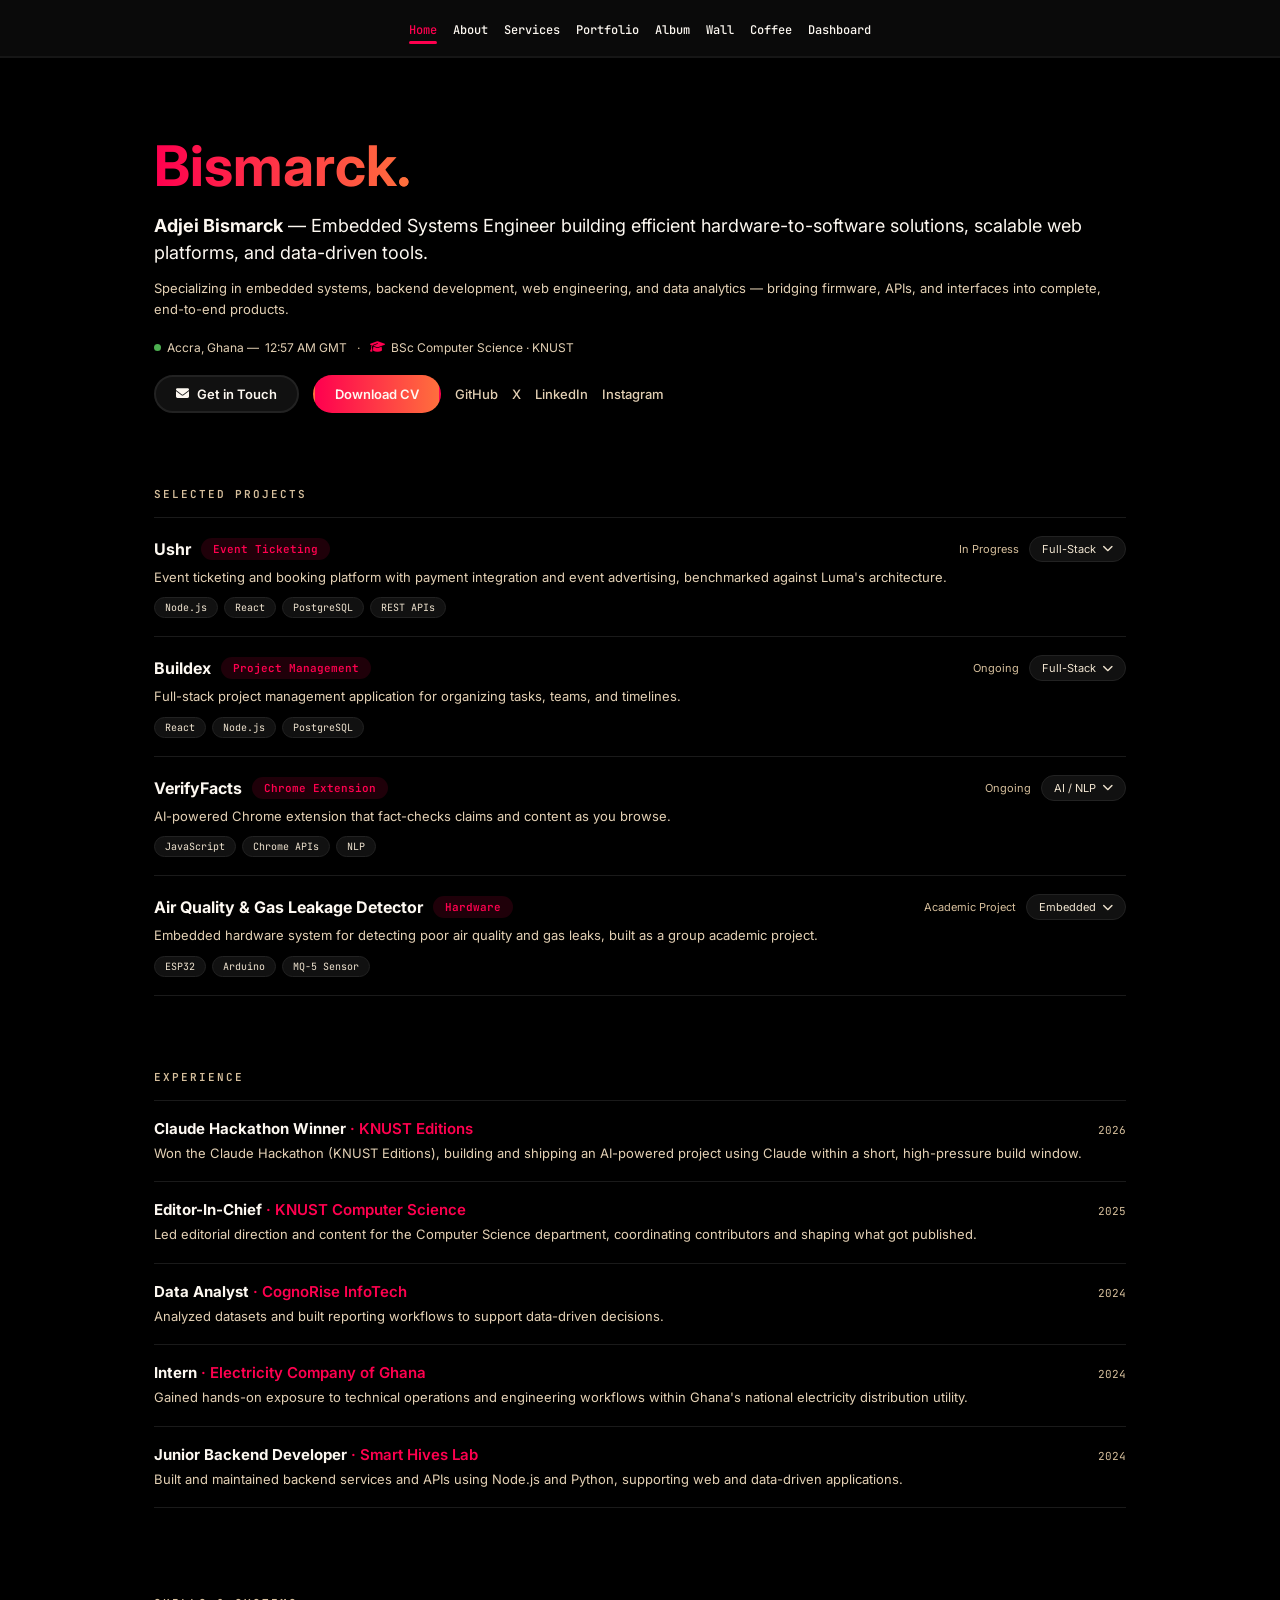
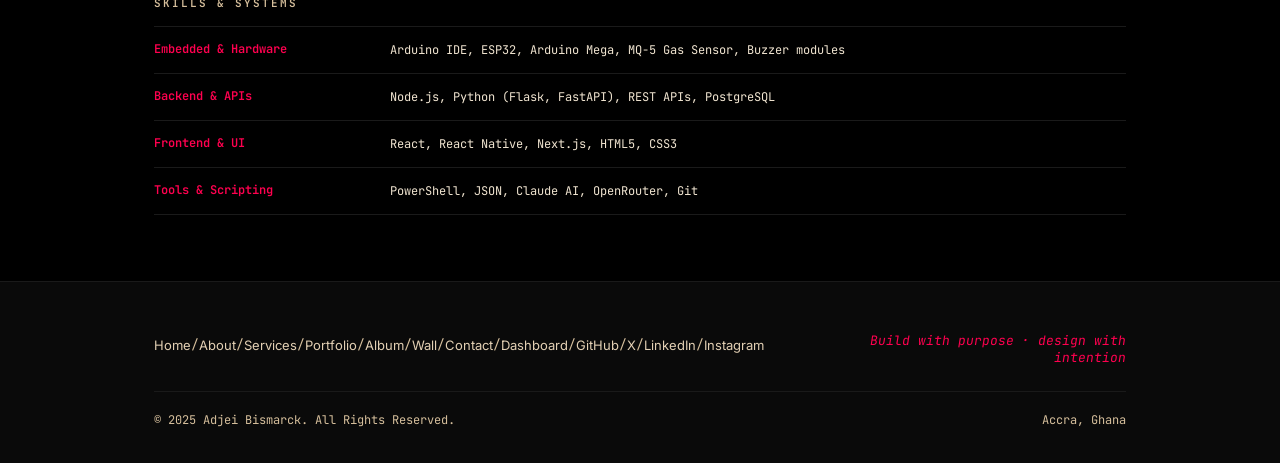
==== commit 98d311f5: "updated portfolio file" ====
--- a/index.html
+++ b/index.html
@@ -4,7 +4,7 @@
   <meta charset="UTF-8" />
   <meta name="viewport" content="width=device-width, initial-scale=1.0" />
   <title>nii adjetey — Home</title>
-  <link rel="stylesheet" href="style.css" />
+  <link rel="stylesheet" href="style.css?v=2" />
   <link rel="stylesheet" href="https://cdnjs.cloudflare.com/ajax/libs/font-awesome/6.4.0/css/all.min.css" />
   <link rel="preconnect" href="https://fonts.googleapis.com">
   <link rel="stylesheet" href="https://fonts.googleapis.com/css2?family=Caveat:wght@600;700&display=swap">
--- a/style.css
+++ b/style.css
@@ -1,15 +1,23 @@
-@import url('https://fonts.googleapis.com/css2?family=JetBrains+Mono:wght@400;500;600;700&display=swap');
+@import url('https://fonts.googleapis.com/css2?family=Inter:wght@400;500;600;700;800&family=JetBrains+Mono:wght@400;500;600;700&display=swap');
+
+:root {
+  /* Edit these 4 values to change the text colors across the whole site */
+  --text-primary: #fdf8f1;    /* headings, bold text, main body copy */
+  --text-secondary: #f0e4d0;  /* slightly muted body text */
+  --text-muted: #e3d0b4;      /* descriptions, secondary labels */
+  --text-muted-dark: #d6bf9c; /* smallest/quietest text (dates, meta) */
+}
 
 * {
   margin: 0;
   padding: 0;
-  font-family: 'Poppins', sans-serif;
+  font-family: 'Inter', sans-serif;
   box-sizing: border-box;
 }
 
 body {
   background-color: black;
-  color: white;
+  color: var(--text-primary);
   overflow-x: hidden;
 }
 
@@ -62,18 +70,18 @@
 
 .hero-lead {
   font-size: 18px;
-  color: #f0f0f0;
+  color: var(--text-primary);
   line-height: 1.5;
   margin-bottom: 12px;
 }
 
 .hero-lead strong {
-  color: #fff;
+  color: var(--text-primary);
 }
 
 .hero-sub {
   font-size: 13px;
-  color: #999;
+  color: var(--text-muted);
   line-height: 1.6;
   margin-bottom: 20px;
 }
@@ -83,7 +91,7 @@
   align-items: center;
   gap: 10px;
   flex-wrap: wrap;
-  color: #999;
+  color: var(--text-muted);
   font-size: 12px;
   font-family: 'JetBrains Mono', monospace;
   margin-bottom: 20px;
@@ -108,7 +116,7 @@
 }
 
 .hero-meta-divider {
-  color: #444;
+  color: var(--text-muted-dark);
 }
 
 .hero-actions {
@@ -128,7 +136,7 @@
   font-weight: 600;
   text-decoration: none;
   border: 2px solid #222;
-  color: #fff;
+  color: var(--text-primary);
   background: #111;
   transition: all 0.3s ease;
 }
@@ -149,7 +157,7 @@
 }
 
 .hero-link {
-  color: #999;
+  color: var(--text-muted);
   font-size: 13px;
   font-weight: 500;
   text-decoration: none;
@@ -169,7 +177,7 @@
 }
 
 .hero-link:hover {
-  color: #fff;
+  color: var(--text-primary);
 }
 
 .hero-link:hover::after {
@@ -209,7 +217,7 @@
 .project-row-title h3 {
   font-size: 16px;
   font-weight: 700;
-  color: #fff;
+  color: var(--text-primary);
 }
 
 .project-tag {
@@ -228,7 +236,7 @@
   gap: 10px;
   font-family: 'JetBrains Mono', monospace;
   font-size: 11px;
-  color: #888;
+  color: var(--text-muted-dark);
 }
 
 .project-category {
@@ -239,11 +247,11 @@
   display: inline-flex;
   align-items: center;
   gap: 6px;
-  color: #ccc;
+  color: var(--text-secondary);
 }
 
 .project-row-desc {
-  color: #999;
+  color: var(--text-muted);
   font-size: 13px;
   line-height: 1.5;
 }
@@ -258,7 +266,7 @@
 .project-stack-tag {
   background: #111;
   border: 1px solid #222;
-  color: #ccc;
+  color: var(--text-secondary);
   padding: 3px 10px;
   border-radius: 20px;
   font-size: 10px;
@@ -306,7 +314,7 @@
 .experience-role {
   font-size: 15px;
   font-weight: 700;
-  color: #fff;
+  color: var(--text-primary);
 }
 
 .experience-company {
@@ -317,12 +325,12 @@
 .experience-dates {
   font-family: 'JetBrains Mono', monospace;
   font-size: 11px;
-  color: #888;
+  color: var(--text-muted-dark);
   white-space: nowrap;
 }
 
 .experience-row-desc {
-  color: #999;
+  color: var(--text-muted);
   font-size: 13px;
   line-height: 1.5;
 }
@@ -348,7 +356,7 @@
 }
 
 .section-label {
-  color: #666;
+  color: var(--text-muted-dark);
   font-size: 11px;
   font-weight: 600;
   font-family: 'JetBrains Mono', monospace;
@@ -377,7 +385,7 @@
 }
 
 .skills-value {
-  color: #ccc;
+  color: var(--text-secondary);
   font-size: 12px;
   font-family: 'JetBrains Mono', monospace;
   line-height: 1.5;
@@ -392,7 +400,7 @@
 nav {
   display: flex;
   align-items: center;
-  justify-content: flex-start;
+  justify-content: center;
   flex-wrap: wrap;
   position: relative;
 }
@@ -402,7 +410,7 @@
 }
 
 .logo h1 a {
-  color: #fff;
+  color: var(--text-primary);
   text-decoration: none;
 }
 
@@ -419,27 +427,30 @@
   display: flex;
   flex-wrap: wrap;
   align-items: center;
-  justify-content: space-between;
-  width: 100%;
+  justify-content: center;
 }
 
 nav ul li {
   display: inline-block;
   list-style: none;
-  margin: 6px 10px;
-}
-
-nav ul li:first-child {
-  margin-left: 0;
+  margin: 6px 8px;
 }
 
 nav ul li a {
-  color: white;
+  color: var(--text-primary);
   text-decoration: none;
   font-size: 12px;
   font-family: 'JetBrains Mono', monospace;
   font-weight: 500;
   position: relative;
+}
+
+nav ul li a[href="contact.html"] {
+  display: none;
+}
+
+nav ul li:has(a[href="contact.html"]) {
+  display: none;
 }
 
 nav ul li a::after {
@@ -512,7 +523,7 @@
 /* ===== ABOUT ===== */
 #about {
   padding: 80px 0;
-  color: whitesmoke;
+  color: var(--text-primary);
 }
 
 #about .sub-title {
@@ -546,7 +557,7 @@
 .sub-title {
   font-size: 60px;
   font-weight: 600;
-  color: #fff;
+  color: var(--text-primary);
 }
 
 .tab-titles {
@@ -560,7 +571,7 @@
   font-size: 18px;
   font-weight: 500;
   cursor: pointer;
-  color: #ccc;
+  color: var(--text-secondary);
   transition: color 0.3s ease;
 }
 
@@ -581,7 +592,7 @@
 }
 
 .tab-links.active-link {
-  color: #fff;
+  color: var(--text-primary);
 }
 
 .tab-links.active-link::after,
@@ -606,7 +617,7 @@
 .tab-contents ul li {
   list-style: disc;
   margin: 10px 0;
-  color: #fff;
+  color: var(--text-primary);
 }
 
 .tab-contents ul li span {
@@ -628,7 +639,7 @@
   align-items: center;
   gap: 10px;
   background: #ff004f;
-  color: white !important;
+  color: var(--text-primary) !important;
   padding: 15px 35px;
   border: 2px solid #ff004f;
   border-radius: 10px;
@@ -652,7 +663,7 @@
 /* ===== SERVICES ===== */
 #services {
   padding: 80px 0;
-  color: #fff;
+  color: var(--text-primary);
 }
 
 #services .sub-title {
@@ -697,7 +708,7 @@
 }
 
 .service-card p {
-  color: #ccc;
+  color: var(--text-secondary);
   font-size: 15px;
   line-height: 1.6;
 }
@@ -710,13 +721,13 @@
 
 .service-card:hover i {
   background: #ff004f;
-  color: white;
+  color: var(--text-primary);
 }
 
 /* ===== DASHBOARD SECTION ===== */
 #dashboard {
   padding: 80px 0;
-  color: #fff;
+  color: var(--text-primary);
 }
 
 #dashboard .sub-title {
@@ -757,7 +768,7 @@
 .dashboard-card h2 {
   font-size: 22px;
   margin-bottom: 15px;
-  color: #fff;
+  color: var(--text-primary);
 }
 
 .dashboard-card p {
@@ -774,13 +785,13 @@
 
 .dashboard-card:hover i {
   background: #ff004f;
-  color: white;
+  color: var(--text-primary);
 }
 
 /* ===== PORTFOLIO SECTION ===== */
 #portfolio {
   padding: 80px 0;
-  color: #fff;
+  color: var(--text-primary);
 }
 
 #portfolio .sub-title {
@@ -861,7 +872,7 @@
 }
 
 .portfolio-info p {
-  color: #ccc;
+  color: var(--text-secondary);
   font-size: 14px;
   line-height: 1.6;
   margin-bottom: 20px;
@@ -876,7 +887,7 @@
 
 .portfolio-links a {
   background: #ff004f;
-  color: white;
+  color: var(--text-primary);
   padding: 10px 20px;
   border-radius: 8px;
   text-decoration: none;
@@ -900,7 +911,7 @@
 
 .portfolio-content h3 {
   font-size: 20px;
-  color: #fff;
+  color: var(--text-primary);
   margin-bottom: 15px;
 }
 
@@ -924,7 +935,7 @@
 /* ===== ALBUM SECTION ===== */
 #album {
   padding: 80px 0;
-  color: #fff;
+  color: var(--text-primary);
 }
 
 #album .sub-title {
@@ -947,7 +958,7 @@
 }
 
 .album-meta-left {
-  color: #999;
+  color: var(--text-muted);
   font-size: 13px;
   font-family: 'JetBrains Mono', monospace;
   display: flex;
@@ -970,7 +981,7 @@
 
 .view-toggle-btn {
   background: transparent;
-  color: #999;
+  color: var(--text-muted);
   border: none;
   padding: 8px 20px;
   border-radius: 24px;
@@ -985,12 +996,12 @@
 }
 
 .view-toggle-btn:hover {
-  color: #fff;
+  color: var(--text-primary);
 }
 
 .view-toggle-btn.active-view-btn {
   background: #ff004f;
-  color: #fff;
+  color: var(--text-primary);
 }
 
 /* ===== DECK VIEW ===== */
@@ -1055,7 +1066,7 @@
 
 .cycle-stack-btn {
   background: transparent;
-  color: #fff;
+  color: var(--text-primary);
   border: 2px solid #ff004f;
   padding: 10px 24px;
   border-radius: 30px;
@@ -1076,7 +1087,7 @@
 }
 
 .deck-showing {
-  color: #888;
+  color: var(--text-muted-dark);
   font-size: 12px;
   font-family: 'JetBrains Mono', monospace;
 }
@@ -1118,7 +1129,7 @@
 }
 
 .album-item-overlay i {
-  color: #fff;
+  color: var(--text-primary);
   font-size: 26px;
 }
 
@@ -1155,7 +1166,7 @@
 }
 
 #lightbox-caption {
-  color: #ccc;
+  color: var(--text-secondary);
   margin-top: 14px;
   font-size: 15px;
   text-align: center;
@@ -1167,7 +1178,7 @@
   right: 0;
   background: transparent;
   border: none;
-  color: #fff;
+  color: var(--text-primary);
   font-size: 26px;
   cursor: pointer;
 }
@@ -1178,7 +1189,7 @@
   transform: translateY(-50%);
   background: rgba(255,0,79,0.15);
   border: 2px solid #ff004f;
-  color: #fff;
+  color: var(--text-primary);
   width: 46px;
   height: 46px;
   border-radius: 50%;
@@ -1197,7 +1208,7 @@
 /* ===== WALL SECTION ===== */
 #wall {
   padding: 80px 0;
-  color: #fff;
+  color: var(--text-primary);
 }
 
 #wall .sub-title {
@@ -1212,7 +1223,7 @@
 
 .wall-subtext {
   text-align: center;
-  color: #ccc;
+  color: var(--text-secondary);
   font-size: 15px;
   max-width: 560px;
   margin: 0 auto 40px;
@@ -1248,7 +1259,7 @@
 .wall-pill-btn {
   background: transparent;
   border: none;
-  color: #ccc;
+  color: var(--text-secondary);
   padding: 10px 18px;
   border-radius: 30px;
   font-size: 13px;
@@ -1263,7 +1274,7 @@
 
 .wall-pill-btn:hover {
   background: #1a1a1a;
-  color: #fff;
+  color: var(--text-primary);
 }
 
 .wall-pill-btn:disabled {
@@ -1273,12 +1284,12 @@
 
 .wall-sign-pill {
   background: #ff004f;
-  color: #fff;
+  color: var(--text-primary);
 }
 
 .wall-sign-pill:hover {
   background: #e6003d;
-  color: #fff;
+  color: var(--text-primary);
 }
 
 .wall-pill-icon {
@@ -1298,7 +1309,7 @@
 }
 
 .wall-count {
-  color: #888;
+  color: var(--text-muted-dark);
   font-size: 12px;
   font-family: 'JetBrains Mono', monospace;
   padding: 0 10px;
@@ -1327,7 +1338,7 @@
 }
 
 .wall-sign-subtitle {
-  color: #999;
+  color: var(--text-muted);
   font-size: 13px;
   font-family: 'JetBrains Mono', monospace;
   margin: 0;
@@ -1336,7 +1347,7 @@
 .wall-sign-close {
   background: #0a0a0a;
   border: 2px solid #222;
-  color: #999;
+  color: var(--text-muted);
   width: 36px;
   height: 36px;
   min-width: 36px;
@@ -1351,7 +1362,7 @@
 
 .wall-sign-close:hover {
   border-color: #ff004f;
-  color: #fff;
+  color: var(--text-primary);
 }
 
 .wall-form {
@@ -1375,7 +1386,7 @@
 .wall-input-icon i {
   position: absolute;
   left: 16px;
-  color: #666;
+  color: var(--text-muted-dark);
   font-size: 13px;
   pointer-events: none;
 }
@@ -1391,9 +1402,9 @@
   background: #0a0a0a;
   border: 2px solid #222;
   border-radius: 10px;
-  color: #fff;
+  color: var(--text-primary);
   font-size: 14px;
-  font-family: 'Poppins', sans-serif;
+  font-family: 'Inter', sans-serif;
   outline: none;
   transition: border-color 0.3s ease, box-shadow 0.3s ease;
   resize: vertical;
@@ -1401,7 +1412,7 @@
 
 .wall-form input::placeholder,
 .wall-form textarea::placeholder {
-  color: #666;
+  color: var(--text-muted-dark);
 }
 
 .wall-form input:focus,
@@ -1419,7 +1430,7 @@
 
 .wall-sig-label {
   display: block;
-  color: #666;
+  color: var(--text-muted-dark);
   font-size: 11px;
   font-weight: 600;
   font-family: 'JetBrains Mono', monospace;
@@ -1432,7 +1443,7 @@
   font-family: 'Caveat', cursive;
   font-size: 30px;
   font-weight: 700;
-  color: #fff;
+  color: var(--text-primary);
   line-height: 1.1;
 }
 
@@ -1444,7 +1455,7 @@
 }
 
 .wall-char-count {
-  color: #666;
+  color: var(--text-muted-dark);
   font-size: 12px;
   font-family: 'JetBrains Mono', monospace;
 }
@@ -1454,9 +1465,14 @@
 }
 
 /* ===== NOTE WALL (sticky-note cards) ===== */
+#wall .container {
+  max-width: 1600px;
+}
+
 .wall-grid {
-  column-width: 220px;
-  column-gap: 18px;
+  display: grid;
+  grid-template-columns: repeat(5, 1fr);
+  gap: 28px;
   padding: 10px;
 }
 
@@ -1464,20 +1480,17 @@
 .wall-empty {
   column-span: all;
   text-align: center;
-  color: #888;
+  color: var(--text-muted-dark);
   font-size: 15px;
   padding: 20px 0;
 }
 
 .wall-card {
-  display: inline-block;
   width: 100%;
-  break-inside: avoid;
-  margin-bottom: 18px;
   background: #0d0d0d;
   border: 1px solid #1e1e1e;
-  border-radius: 10px;
-  padding: 14px 16px;
+  border-radius: 14px;
+  padding: 24px 26px;
   box-shadow: 0 8px 18px rgba(0, 0, 0, 0.4);
   transition: transform 0.25s ease, box-shadow 0.25s ease;
 }
@@ -1490,18 +1503,18 @@
 
 .wall-card-name {
   font-family: 'Caveat', cursive;
-  font-size: 21px;
+  font-size: 32px;
   font-weight: 700;
   color: #ff004f;
-  margin-bottom: 4px;
+  margin-bottom: 8px;
   line-height: 1.1;
 }
 
 .wall-card-message {
-  color: #ddd;
-  font-size: 13px;
-  line-height: 1.45;
-  margin-bottom: 10px;
+  color: var(--text-secondary);
+  font-size: 16px;
+  line-height: 1.5;
+  margin-bottom: 16px;
   word-break: break-word;
 }
 
@@ -1514,22 +1527,22 @@
 }
 
 .wall-card-handle {
-  color: #666;
-  font-size: 10px;
+  color: var(--text-muted-dark);
+  font-size: 12px;
   font-weight: 600;
   font-family: 'JetBrains Mono', monospace;
 }
 
 .wall-card-time {
-  color: #666;
-  font-size: 10px;
+  color: var(--text-muted-dark);
+  font-size: 12px;
   font-family: 'JetBrains Mono', monospace;
 }
 
 /* ===== CONTACT SECTION ===== */
 #contact {
   padding: 80px 0;
-  color: #fff;
+  color: var(--text-primary);
 }
 
 #contact .sub-title {
@@ -1589,22 +1602,22 @@
 
 .contact-info-card:hover i {
   background: #ff004f;
-  color: white;
+  color: var(--text-primary);
 }
 
 .contact-info-card h3 {
   font-size: 18px;
-  color: #fff;
+  color: var(--text-primary);
   margin-bottom: 5px;
 }
 
 .contact-info-card p {
-  color: #ccc;
+  color: var(--text-secondary);
   font-size: 15px;
 }
 
 .contact-info-card a {
-  color: #ccc;
+  color: var(--text-secondary);
   text-decoration: none;
   transition: color 0.3s ease;
 }
@@ -1635,7 +1648,7 @@
 
 .social-icons a:hover {
   background: #ff004f;
-  color: white;
+  color: var(--text-primary);
   transform: translateY(-5px);
   box-shadow: 0 5px 15px rgba(255, 0, 79, 0.4);
 }
@@ -1657,7 +1670,7 @@
   background: #111;
   border: 2px solid #222;
   border-radius: 10px;
-  color: #fff;
+  color: var(--text-primary);
   font-size: 16px;
   outline: none;
   transition: border-color 0.3s ease, box-shadow 0.3s ease;
@@ -1665,7 +1678,7 @@
 
 .contact-right form input::placeholder,
 .contact-right form textarea::placeholder {
-  color: #888;
+  color: var(--text-muted-dark);
 }
 
 .contact-right form input:focus,
@@ -1681,7 +1694,7 @@
 
 .btn {
   background: #ff004f;
-  color: white;
+  color: var(--text-primary);
   padding: 15px 40px;
   border: none;
   border-radius: 10px;
@@ -1717,7 +1730,7 @@
 }
 
 .footer-nav {
-  color: #555;
+  color: var(--text-muted-dark);
   font-size: 13px;
   font-family: 'JetBrains Mono', monospace;
   line-height: 2;
@@ -1725,7 +1738,7 @@
 }
 
 .footer-nav a {
-  color: #999;
+  color: var(--text-muted);
   text-decoration: none;
   transition: color 0.3s ease;
 }
@@ -1751,13 +1764,13 @@
 }
 
 .footer-bottom-row p {
-  color: #666;
+  color: var(--text-muted-dark);
   font-size: 12px;
   font-family: 'JetBrains Mono', monospace;
 }
 
 .footer-location {
-  color: #666;
+  color: var(--text-muted-dark);
 }
 
 /* Toast Notification */
@@ -1765,7 +1778,7 @@
   visibility: hidden;
   min-width: 250px;
   background-color: #4caf50;
-  color: #fff;
+  color: var(--text-primary);
   text-align: center;
   border-radius: 12px;
   padding: 14px;
@@ -1844,12 +1857,12 @@
 
 .nd-modal h3 {
   font-size: 22px;
-  color: #fff;
+  color: var(--text-primary);
   margin-bottom: 12px;
 }
 
 .nd-modal p {
-  color: #aaa;
+  color: var(--text-muted);
   font-size: 15px;
   line-height: 1.7;
   margin-bottom: 28px;
@@ -1864,7 +1877,7 @@
 
 .nd-github-btn {
   background: #ff004f;
-  color: white;
+  color: var(--text-primary);
   border: none;
   padding: 12px 24px;
   border-radius: 10px;
@@ -1875,7 +1888,7 @@
   align-items: center;
   gap: 8px;
   transition: all 0.3s ease;
-  font-family: 'Poppins', sans-serif;
+  font-family: 'Inter', sans-serif;
 }
 
 .nd-github-btn:hover {
@@ -1886,7 +1899,7 @@
 
 .nd-close-btn {
   background: transparent;
-  color: #aaa;
+  color: var(--text-muted);
   border: 2px solid #333;
   padding: 12px 24px;
   border-radius: 10px;
@@ -1894,12 +1907,12 @@
   font-weight: 600;
   cursor: pointer;
   transition: all 0.3s ease;
-  font-family: 'Poppins', sans-serif;
+  font-family: 'Inter', sans-serif;
 }
 
 .nd-close-btn:hover {
   border-color: #555;
-  color: #fff;
+  color: var(--text-primary);
 }
 
 /* ===== MOBILE RESPONSIVE ===== */
@@ -2469,7 +2482,7 @@
   width: 50px;
   height: 50px;
   background: #ff004f;
-  color: white;
+  color: var(--text-primary);
   border: none;
   border-radius: 50%;
   cursor: pointer;
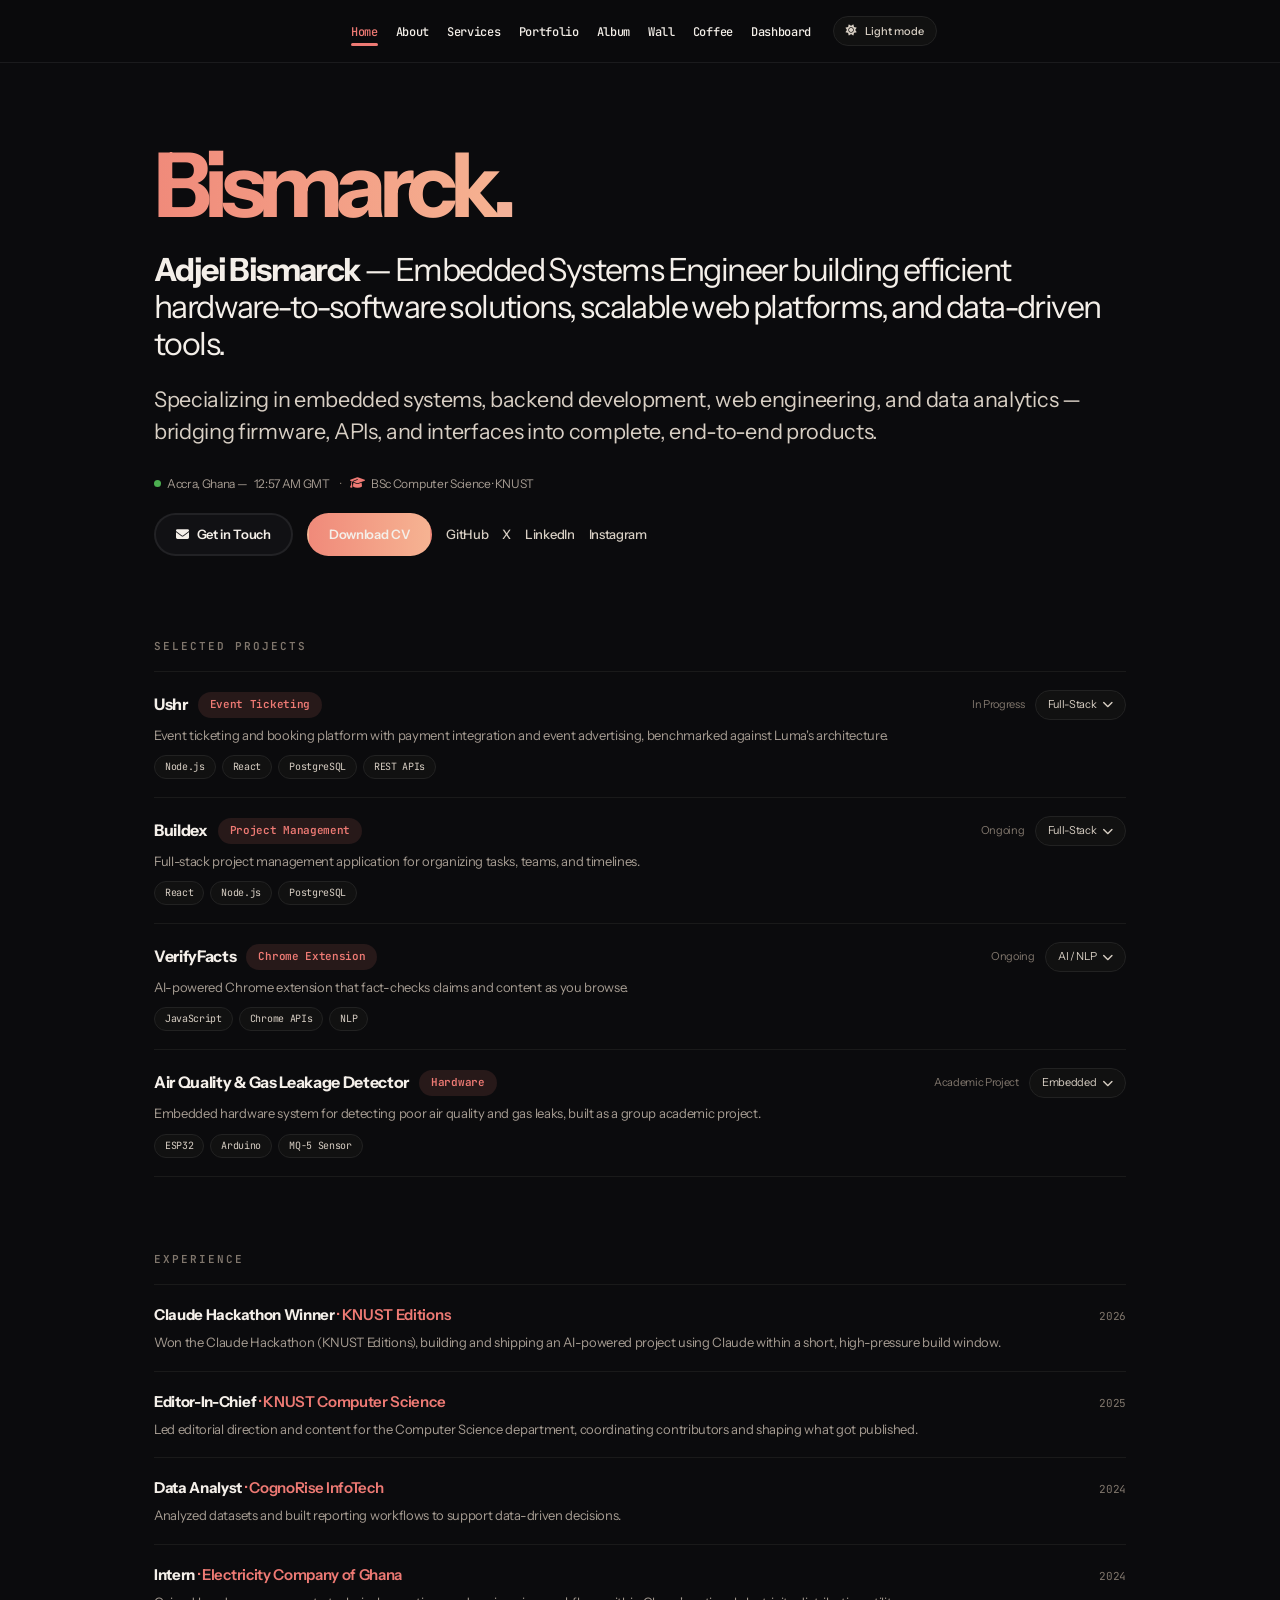
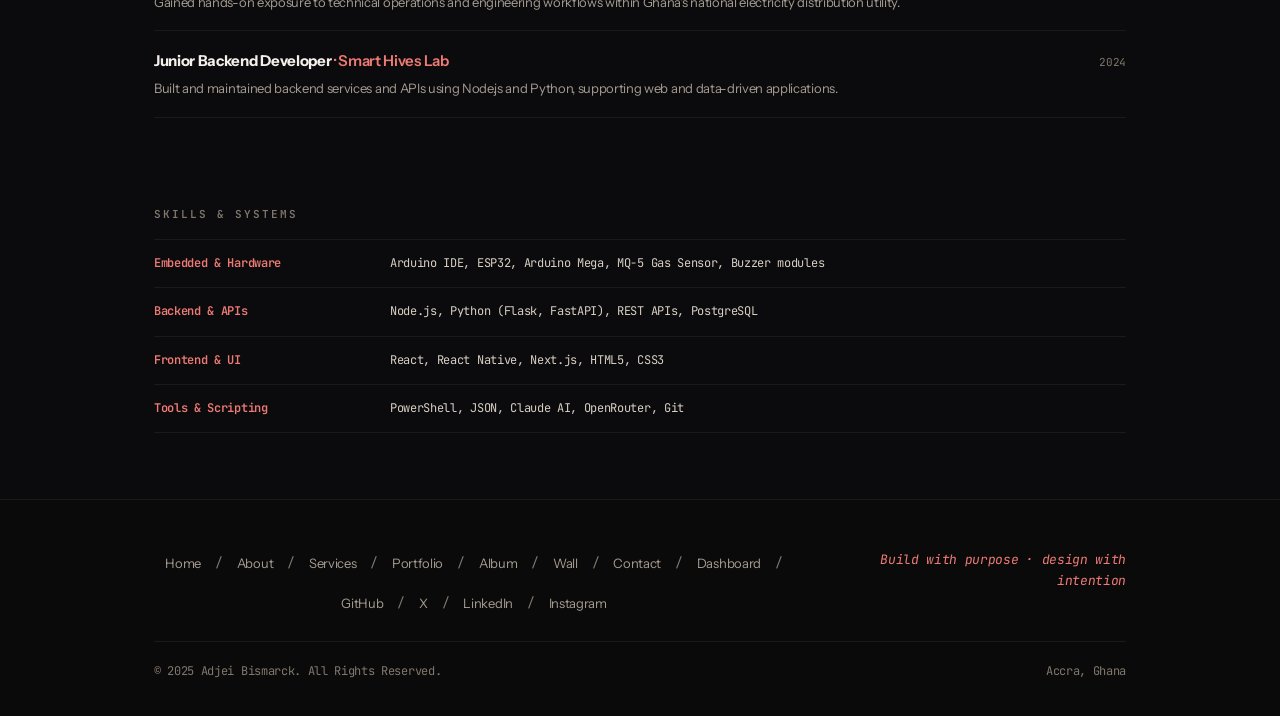
==== commit 86d4ce54: "updated theme" ====
--- a/index.html
+++ b/index.html
@@ -4,10 +4,11 @@
   <meta charset="UTF-8" />
   <meta name="viewport" content="width=device-width, initial-scale=1.0" />
   <title>nii adjetey — Home</title>
-  <link rel="stylesheet" href="style.css?v=2" />
+  <link rel="stylesheet" href="style.css?v=3" />
   <link rel="stylesheet" href="https://cdnjs.cloudflare.com/ajax/libs/font-awesome/6.4.0/css/all.min.css" />
   <link rel="preconnect" href="https://fonts.googleapis.com">
   <link rel="stylesheet" href="https://fonts.googleapis.com/css2?family=Caveat:wght@600;700&display=swap">
+  <script src="theme.js" defer></script>
 </head>
 <body>
   <!-- ===== TOP NAV BAR ===== -->
@@ -24,6 +25,7 @@
           <li><a href="coffee.html">Coffee</a></li>
           <li><a href="dashboard.html">Dashboard</a></li>
         </ul>
+        <button class="theme-toggle" type="button" aria-pressed="false" aria-label="Switch to light theme"></button>
       </nav>
     </div>
   </header>
--- a/style.css
+++ b/style.css
@@ -1,24 +1,93 @@
-@import url('https://fonts.googleapis.com/css2?family=Inter:wght@400;500;600;700;800&family=JetBrains+Mono:wght@400;500;600;700&display=swap');
+@import url('https://fonts.googleapis.com/css2?family=Instrument+Sans:wght@400;500;600;700;800&family=JetBrains+Mono:wght@400;500;600;700&display=swap');
 
 :root {
-  /* Edit these 4 values to change the text colors across the whole site */
-  --text-primary: #fdf8f1;    /* headings, bold text, main body copy */
-  --text-secondary: #f0e4d0;  /* slightly muted body text */
-  --text-muted: #e3d0b4;      /* descriptions, secondary labels */
-  --text-muted-dark: #d6bf9c; /* smallest/quietest text (dates, meta) */
+  --bg: #0b0b0d;
+  --bg-elev: #121214;
+  --panel: #111114;
+  --panel-strong: #18181b;
+  --border: rgba(255, 255, 255, 0.07);
+  --border-strong: #222;
+  --line: #1a1a1a;
+  --surface: #111;
+  --surface-inset: #0a0a0a;
+  --surface-raised: #0d0d0d;
+  --surface-divider: #2a2a2a;
+  --header-bg: rgba(11, 11, 13, 0.95);
+  --overlay: rgba(0, 0, 0, 0.95);
+
+  --text-primary: #f4efe9;
+  --text-secondary: #d8cfc4;
+  --text-muted: #a69c92;
+  --text-muted-dark: #81776d;
+
+  --accent: #ee7a74;
+  --accent-2: #f3b198;
+  --accent-3: #f8c2a4;
+  --accent-gradient: linear-gradient(90deg, #f08a7a 0%, #f6b392 100%);
+  --accent-soft: rgba(238, 122, 116, 0.12);
+  --accent-ring: rgba(238, 122, 116, 0.16);
+
+  --shadow-soft: 0 18px 48px rgba(0, 0, 0, 0.28);
+}
+
+:root[data-theme="light"] {
+  color-scheme: light;
+  --bg: #faf8f6;
+  --bg-elev: #fff;
+  --panel: #fff;
+  --panel-strong: #f3efeb;
+  --border: rgba(48, 39, 33, 0.1);
+  --border-strong: #ded7d1;
+  --line: #e9e3dd;
+  --surface: #fff;
+  --surface-inset: #f5f1ed;
+  --surface-raised: #fdfbf9;
+  --surface-divider: #e6dfd9;
+  --header-bg: rgba(250, 248, 246, 0.94);
+  --overlay: rgba(28, 24, 22, 0.94);
+
+  --text-primary: #282421;
+  --text-secondary: #5e5751;
+  --text-muted: #746c65;
+  --text-muted-dark: #898078;
+
+  --accent: #b94e50;
+  --accent-2: #c56b52;
+  --accent-3: #e8a28b;
+  --accent-gradient: linear-gradient(90deg, #bd5153 0%, #c97558 100%);
+  --accent-soft: rgba(185, 78, 80, 0.09);
+  --accent-ring: rgba(185, 78, 80, 0.2);
+
+  --shadow-soft: 0 18px 48px rgba(61, 43, 32, 0.1);
 }
 
 * {
   margin: 0;
   padding: 0;
-  font-family: 'Inter', sans-serif;
+  font-family: 'Instrument Sans', 'Inter', 'Segoe UI', sans-serif;
   box-sizing: border-box;
 }
 
+html {
+  scroll-behavior: smooth;
+  color-scheme: dark;
+}
+
 body {
-  background-color: black;
+  background: var(--bg);
   color: var(--text-primary);
   overflow-x: hidden;
+  letter-spacing: -0.02em;
+  line-height: 1.6;
+  text-rendering: optimizeLegibility;
+  -webkit-font-smoothing: antialiased;
+  -moz-osx-font-smoothing: grayscale;
+  transition: background-color 0.25s ease, color 0.25s ease;
+}
+
+a {
+  color: inherit;
+  text-decoration: none;
 }
 
 /* ===== HEADER ===== */
@@ -33,14 +102,15 @@
 /* ===== SUB-PAGE TOP NAV BAR ===== */
 .page-topbar {
   width: 100%;
-  background: #0a0a0a;
-  border-bottom: 2px solid #161616;
+  background: var(--header-bg);
+  border-bottom: 1px solid var(--border);
   padding: 2px 0;
+  backdrop-filter: blur(8px);
 }
 
 /* ===== HOME HERO (text-only) ===== */
 #home-hero {
-  padding: 70px 0 40px;
+  padding: 68px 0 48px;
 }
 
 .hero-row {
@@ -52,11 +122,12 @@
 }
 
 .hero-wordmark {
-  font-size: 56px;
+  font-size: clamp(4rem, 7vw, 9rem);
   font-weight: 700;
-  line-height: 1;
-  margin-bottom: 18px;
-  background: linear-gradient(90deg, #ff004f, #ff6f3d);
+  line-height: 0.98;
+  letter-spacing: -0.08em;
+  margin-bottom: 24px;
+  background: var(--accent-gradient);
   -webkit-background-clip: text;
   background-clip: text;
   -webkit-text-fill-color: transparent;
@@ -64,26 +135,29 @@
 }
 
 .hero-dot {
-  color: #ff6f3d;
-  -webkit-text-fill-color: #ff6f3d;
+  color: var(--accent-2);
+  -webkit-text-fill-color: var(--accent-2);
 }
 
 .hero-lead {
-  font-size: 18px;
-  color: var(--text-primary);
+  font-size: clamp(1.6rem, 2.5vw, 3.2rem);
+  color: var(--text-primary);
+  line-height: 1.15;
+  letter-spacing: -0.05em;
+  margin-bottom: 20px;
+  max-width: 1500px;
+}
+
+.hero-lead strong {
+  color: var(--text-primary);
+}
+
+.hero-sub {
+  font-size: clamp(1rem, 1.8vw, 1.35rem);
+  color: var(--text-secondary);
   line-height: 1.5;
-  margin-bottom: 12px;
-}
-
-.hero-lead strong {
-  color: var(--text-primary);
-}
-
-.hero-sub {
-  font-size: 13px;
-  color: var(--text-muted);
-  line-height: 1.6;
-  margin-bottom: 20px;
+  margin-bottom: 26px;
+  max-width: 1480px;
 }
 
 .hero-meta {
@@ -104,7 +178,7 @@
 }
 
 .hero-meta-item i {
-  color: #ff004f;
+  color: var(--accent);
 }
 
 .hero-dot-status {
@@ -135,29 +209,29 @@
   font-size: 13px;
   font-weight: 600;
   text-decoration: none;
-  border: 2px solid #222;
-  color: var(--text-primary);
-  background: #111;
+  border: 2px solid var(--border);
+  color: var(--text-primary);
+  background: var(--panel);
   transition: all 0.3s ease;
 }
 
 .hero-pill:hover {
-  border-color: #ff004f;
+  border-color: var(--accent);
   transform: translateY(-2px);
 }
 
 .hero-pill-accent {
-  background: linear-gradient(90deg, #ff004f, #ff6f3d);
+  background: var(--accent-gradient);
   border-color: transparent;
 }
 
 .hero-pill-accent:hover {
-  filter: brightness(1.1);
+  filter: brightness(1.05);
   transform: translateY(-2px);
 }
 
 .hero-link {
-  color: var(--text-muted);
+  color: var(--text-secondary);
   font-size: 13px;
   font-weight: 500;
   text-decoration: none;
@@ -172,7 +246,7 @@
   bottom: -4px;
   width: 0;
   height: 2px;
-  background: #ff004f;
+  background: var(--accent);
   transition: width 0.3s ease;
 }
 
@@ -191,11 +265,11 @@
 
 .project-row {
   padding: 18px 0;
-  border-top: 1px solid #1a1a1a;
+  border-top: 1px solid var(--line);
 }
 
 .project-row:last-child {
-  border-bottom: 1px solid #1a1a1a;
+  border-bottom: 1px solid var(--line);
 }
 
 .project-row-top {
@@ -221,8 +295,8 @@
 }
 
 .project-tag {
-  background: rgba(255, 0, 79, 0.12);
-  color: #ff004f;
+  background: var(--accent-soft);
+  color: var(--accent);
   padding: 4px 12px;
   border-radius: 20px;
   font-size: 11px;
@@ -240,8 +314,8 @@
 }
 
 .project-category {
-  background: #111;
-  border: 1px solid #222;
+  background: var(--surface);
+  border: 1px solid var(--border-strong);
   padding: 5px 12px;
   border-radius: 20px;
   display: inline-flex;
@@ -264,8 +338,8 @@
 }
 
 .project-stack-tag {
-  background: #111;
-  border: 1px solid #222;
+  background: var(--surface);
+  border: 1px solid var(--border-strong);
   color: var(--text-secondary);
   padding: 3px 10px;
   border-radius: 20px;
@@ -295,11 +369,11 @@
 
 .experience-row {
   padding: 18px 0;
-  border-top: 1px solid #1a1a1a;
+  border-top: 1px solid var(--line);
 }
 
 .experience-row:last-child {
-  border-bottom: 1px solid #1a1a1a;
+  border-bottom: 1px solid var(--line);
 }
 
 .experience-row-top {
@@ -318,7 +392,7 @@
 }
 
 .experience-company {
-  color: #ff004f;
+  color: var(--accent);
   font-weight: 600;
 }
 
@@ -370,15 +444,15 @@
   grid-template-columns: 220px 1fr;
   gap: 16px;
   padding: 14px 0;
-  border-top: 1px solid #1a1a1a;
+  border-top: 1px solid var(--line);
 }
 
 .skills-row:last-child {
-  border-bottom: 1px solid #1a1a1a;
+  border-bottom: 1px solid var(--line);
 }
 
 .skills-label {
-  color: #ff004f;
+  color: var(--accent);
   font-size: 12px;
   font-weight: 600;
   font-family: 'JetBrains Mono', monospace;
@@ -401,6 +475,7 @@
   display: flex;
   align-items: center;
   justify-content: center;
+  gap: 14px;
   flex-wrap: wrap;
   position: relative;
 }
@@ -415,7 +490,7 @@
 }
 
 .logo h1 span {
-  color: #ff004f;
+  color: var(--accent);
   font-weight: 700;
 }
 
@@ -428,6 +503,7 @@
   flex-wrap: wrap;
   align-items: center;
   justify-content: center;
+  gap: 2px;
 }
 
 nav ul li {
@@ -457,7 +533,7 @@
   content: '';
   width: 0;
   height: 3px;
-  background: #ff004f;
+  background: var(--accent);
   position: absolute;
   left: 0;
   bottom: -6px;
@@ -471,7 +547,33 @@
 }
 
 nav ul li a.active-page {
-  color: #ff004f;
+  color: var(--accent);
+}
+
+.theme-toggle {
+  display: inline-flex;
+  align-items: center;
+  justify-content: center;
+  gap: 8px;
+  padding: 7px 12px;
+  border: 1px solid var(--border-strong);
+  border-radius: 999px;
+  background: var(--surface);
+  color: var(--text-secondary);
+  font: 500 11px 'JetBrains Mono', monospace;
+  cursor: pointer;
+  transition: color 0.2s ease, background-color 0.2s ease, border-color 0.2s ease;
+}
+
+.theme-toggle:hover,
+.theme-toggle:focus-visible {
+  color: var(--accent);
+  border-color: var(--accent);
+}
+
+.theme-toggle:focus-visible {
+  outline: 2px solid var(--accent-ring);
+  outline-offset: 3px;
 }
 
 .header-text {
@@ -491,7 +593,7 @@
 }
 
 .header-text h1 span {
-  color: #ff004f;
+  color: var(--accent);
   display: inline-block;
   animation: bounce 2s infinite;
 }
@@ -532,7 +634,7 @@
 }
 
 #about .sub-title span {
-  color: #ff004f;
+  color: var(--accent);
 }
 
 .row {
@@ -576,7 +678,7 @@
 }
 
 .tab-links:hover {
-  color: #ff004f;
+  color: var(--accent);
 }
 
 .tab-links::after {
@@ -586,7 +688,7 @@
   left: 0;
   width: 0;
   height: 3px;
-  background: #ff004f;
+  background: var(--accent);
   border-radius: 2px;
   transition: width 0.3s ease;
 }
@@ -621,7 +723,7 @@
 }
 
 .tab-contents ul li span {
-  color: #ff004f;
+  color: var(--accent);
   font-weight: 600;
   font-size: 16px;
   display: inline-block;
@@ -638,10 +740,10 @@
   display: inline-flex;
   align-items: center;
   gap: 10px;
-  background: #ff004f;
+  background: var(--accent);
   color: var(--text-primary) !important;
   padding: 15px 35px;
-  border: 2px solid #ff004f;
+  border: 2px solid var(--accent);
   border-radius: 10px;
   text-decoration: none;
   font-size: 16px;
@@ -651,9 +753,9 @@
 
 .cv-btn:hover {
   background: transparent;
-  color: #ff004f !important;
+  color: var(--accent) !important;
   transform: translateY(-3px);
-  box-shadow: 0 10px 25px rgba(255, 0, 79, 0.3);
+  box-shadow: 0 10px 25px rgba(239, 108, 105, 0.3);
 }
 
 .cv-btn i {
@@ -673,7 +775,7 @@
 }
 
 #services .sub-title span {
-  color: #ff004f;
+  color: var(--accent);
 }
 
 .services-list {
@@ -683,7 +785,7 @@
 }
 
 .service-card {
-  background: #111;
+  background: var(--surface);
   padding: 40px 25px;
   border-radius: 15px;
   text-align: center;
@@ -693,9 +795,9 @@
 
 .service-card i {
   font-size: 45px;
-  color: #ff004f;
+  color: var(--accent);
   margin-bottom: 20px;
-  background: rgba(255, 0, 79, 0.1);
+  background: var(--accent-soft);
   padding: 20px;
   border-radius: 50%;
   transition: all 0.3s ease;
@@ -704,7 +806,7 @@
 .service-card h2 {
   font-size: 22px;
   margin-bottom: 15px;
-  color: #ff004f;
+  color: var(--accent);
 }
 
 .service-card p {
@@ -715,12 +817,12 @@
 
 .service-card:hover {
   transform: translateY(-10px);
-  box-shadow: 0 0 25px rgba(255, 0, 79, 0.4);
-  border-color: #ff004f;
+  box-shadow: 0 0 25px rgba(239, 108, 105, 0.4);
+  border-color: var(--accent);
 }
 
 .service-card:hover i {
-  background: #ff004f;
+  background: var(--accent);
   color: var(--text-primary);
 }
 
@@ -737,7 +839,7 @@
 }
 
 #dashboard .sub-title span {
-  color: #ff004f;
+  color: var(--accent);
 }
 
 .dashboard-grid {
@@ -747,7 +849,7 @@
 }
 
 .dashboard-card {
-  background: #111;
+  background: var(--surface);
   border-radius: 15px;
   text-align: center;
   padding: 40px 20px;
@@ -757,9 +859,9 @@
 
 .dashboard-card i {
   font-size: 45px;
-  color: #ff004f;
+  color: var(--accent);
   margin-bottom: 20px;
-  background: rgba(255, 0, 79, 0.1);
+  background: var(--accent-soft);
   padding: 20px;
   border-radius: 50%;
   transition: all 0.3s ease;
@@ -774,17 +876,17 @@
 .dashboard-card p {
   font-size: 36px;
   font-weight: bold;
-  color: #ff004f;
+  color: var(--accent);
 }
 
 .dashboard-card:hover {
   transform: translateY(-10px);
-  box-shadow: 0 0 25px rgba(255, 0, 79, 0.4);
-  border-color: #ff004f;
+  box-shadow: 0 0 25px rgba(239, 108, 105, 0.4);
+  border-color: var(--accent);
 }
 
 .dashboard-card:hover i {
-  background: #ff004f;
+  background: var(--accent);
   color: var(--text-primary);
 }
 
@@ -801,7 +903,7 @@
 }
 
 #portfolio .sub-title span {
-  color: #ff004f;
+  color: var(--accent);
 }
 
 .portfolio-grid {
@@ -811,7 +913,7 @@
 }
 
 .portfolio-card {
-  background: #111;
+  background: var(--surface);
   border-radius: 15px;
   overflow: hidden;
   transition: transform 0.3s ease, box-shadow 0.3s ease;
@@ -820,8 +922,8 @@
 
 .portfolio-card:hover {
   transform: translateY(-10px);
-  box-shadow: 0 0 30px rgba(255, 0, 79, 0.4);
-  border-color: #ff004f;
+  box-shadow: 0 0 30px rgba(239, 108, 105, 0.4);
+  border-color: var(--accent);
 }
 
 .portfolio-image {
@@ -848,7 +950,7 @@
   left: 0;
   width: 100%;
   height: 100%;
-  background: rgba(0, 0, 0, 0.95);
+  background: var(--overlay);
   display: flex;
   align-items: center;
   justify-content: center;
@@ -867,7 +969,7 @@
 
 .portfolio-info h3 {
   font-size: 24px;
-  color: #ff004f;
+  color: var(--accent);
   margin-bottom: 15px;
 }
 
@@ -886,7 +988,7 @@
 }
 
 .portfolio-links a {
-  background: #ff004f;
+  background: var(--accent);
   color: var(--text-primary);
   padding: 10px 20px;
   border-radius: 8px;
@@ -900,9 +1002,9 @@
 }
 
 .portfolio-links a:hover {
-  background: #e6003d;
+  background: var(--accent-2);
   transform: translateY(-3px);
-  box-shadow: 0 5px 15px rgba(255, 0, 79, 0.4);
+  box-shadow: 0 5px 15px rgba(239, 108, 105, 0.4);
 }
 
 .portfolio-content {
@@ -922,14 +1024,14 @@
 }
 
 .portfolio-tags span {
-  background: rgba(255, 0, 79, 0.1);
-  color: #ff004f;
+  background: var(--accent-soft);
+  color: var(--accent);
   padding: 6px 15px;
   border-radius: 20px;
   font-size: 12px;
   font-weight: 500;
   font-family: 'JetBrains Mono', monospace;
-  border: 1px solid rgba(255, 0, 79, 0.3);
+  border: 1px solid var(--accent-ring);
 }
 
 /* ===== ALBUM SECTION ===== */
@@ -945,7 +1047,7 @@
 }
 
 #album .sub-title span {
-  color: #ff004f;
+  color: var(--accent);
 }
 
 .album-meta {
@@ -967,13 +1069,13 @@
 }
 
 .album-meta-left i {
-  color: #ff004f;
+  color: var(--accent);
 }
 
 .view-toggle {
   display: flex;
-  background: #111;
-  border: 2px solid #222;
+  background: var(--surface);
+  border: 2px solid var(--border-strong);
   border-radius: 30px;
   padding: 4px;
   gap: 4px;
@@ -1000,7 +1102,7 @@
 }
 
 .view-toggle-btn.active-view-btn {
-  background: #ff004f;
+  background: var(--accent);
   color: var(--text-primary);
 }
 
@@ -1027,11 +1129,11 @@
   height: 300px;
   border-radius: 14px;
   overflow: hidden;
-  border: 6px solid #111;
+  border: 6px solid var(--surface);
   box-shadow: 0 15px 35px rgba(0, 0, 0, 0.6);
   transition: transform 0.3s ease, box-shadow 0.3s ease;
   cursor: pointer;
-  background: #111;
+  background: var(--surface);
 }
 
 .deck-card img {
@@ -1042,7 +1144,7 @@
 }
 
 .deck-card:hover {
-  box-shadow: 0 20px 45px rgba(255, 0, 79, 0.4);
+  box-shadow: 0 20px 45px rgba(239, 108, 105, 0.4);
   z-index: 10 !important;
 }
 
@@ -1067,7 +1169,7 @@
 .cycle-stack-btn {
   background: transparent;
   color: var(--text-primary);
-  border: 2px solid #ff004f;
+  border: 2px solid var(--accent);
   padding: 10px 24px;
   border-radius: 30px;
   font-size: 13px;
@@ -1081,9 +1183,9 @@
 }
 
 .cycle-stack-btn:hover {
-  background: #ff004f;
+  background: var(--accent);
   transform: translateY(-2px);
-  box-shadow: 0 8px 20px rgba(255, 0, 79, 0.35);
+  box-shadow: 0 8px 20px rgba(239, 108, 105, 0.35);
 }
 
 .deck-showing {
@@ -1135,8 +1237,8 @@
 
 .album-item:hover {
   transform: translateY(-6px);
-  border-color: #ff004f;
-  box-shadow: 0 0 25px rgba(255, 0, 79, 0.35);
+  border-color: var(--accent);
+  box-shadow: 0 0 25px rgba(239, 108, 105, 0.35);
 }
 
 .album-item:hover img {
@@ -1161,8 +1263,8 @@
   max-width: 90vw;
   max-height: 80vh;
   border-radius: 12px;
-  border: 2px solid #ff004f;
-  box-shadow: 0 0 50px rgba(255, 0, 79, 0.35);
+  border: 2px solid var(--accent);
+  box-shadow: 0 0 50px rgba(239, 108, 105, 0.35);
 }
 
 #lightbox-caption {
@@ -1187,8 +1289,8 @@
   position: fixed;
   top: 50%;
   transform: translateY(-50%);
-  background: rgba(255,0,79,0.15);
-  border: 2px solid #ff004f;
+  background: rgba(239, 108, 105, 0.15);
+  border: 2px solid var(--accent);
   color: var(--text-primary);
   width: 46px;
   height: 46px;
@@ -1199,7 +1301,7 @@
 }
 
 .lightbox-nav:hover {
-  background: #ff004f;
+  background: var(--accent);
 }
 
 .lightbox-prev { left: 30px; }
@@ -1218,7 +1320,7 @@
 }
 
 #wall .sub-title span {
-  color: #ff004f;
+  color: var(--accent);
 }
 
 .wall-subtext {
@@ -1241,8 +1343,8 @@
   display: flex;
   align-items: center;
   gap: 4px;
-  background: #111;
-  border: 2px solid #222;
+  background: var(--surface);
+  border: 2px solid var(--border-strong);
   border-radius: 40px;
   padding: 6px;
   flex-wrap: wrap;
@@ -1252,7 +1354,7 @@
 .wall-toolbar-divider {
   width: 1px;
   height: 20px;
-  background: #2a2a2a;
+  background: var(--surface-divider);
   margin: 0 2px;
 }
 
@@ -1273,7 +1375,7 @@
 }
 
 .wall-pill-btn:hover {
-  background: #1a1a1a;
+  background: var(--surface-inset);
   color: var(--text-primary);
 }
 
@@ -1283,12 +1385,12 @@
 }
 
 .wall-sign-pill {
-  background: #ff004f;
+  background: var(--accent);
   color: var(--text-primary);
 }
 
 .wall-sign-pill:hover {
-  background: #e6003d;
+  background: var(--accent-2);
   color: var(--text-primary);
 }
 
@@ -1345,8 +1447,8 @@
 }
 
 .wall-sign-close {
-  background: #0a0a0a;
-  border: 2px solid #222;
+  background: var(--surface-inset);
+  border: 2px solid var(--border-strong);
   color: var(--text-muted);
   width: 36px;
   height: 36px;
@@ -1361,7 +1463,7 @@
 }
 
 .wall-sign-close:hover {
-  border-color: #ff004f;
+  border-color: var(--accent);
   color: var(--text-primary);
 }
 
@@ -1399,8 +1501,8 @@
 .wall-form textarea {
   width: 100%;
   padding: 14px 16px;
-  background: #0a0a0a;
-  border: 2px solid #222;
+  background: var(--surface-inset);
+  border: 2px solid var(--border-strong);
   border-radius: 10px;
   color: var(--text-primary);
   font-size: 14px;
@@ -1417,13 +1519,13 @@
 
 .wall-form input:focus,
 .wall-form textarea:focus {
-  border-color: #ff004f;
-  box-shadow: 0 0 15px rgba(255, 0, 79, 0.2);
+  border-color: var(--accent);
+  box-shadow: 0 0 15px rgba(239, 108, 105, 0.2);
 }
 
 .wall-sig-preview {
-  background: #0a0a0a;
-  border: 2px solid #222;
+  background: var(--surface-inset);
+  border: 2px solid var(--border-strong);
   border-radius: 10px;
   padding: 14px 16px;
 }
@@ -1487,8 +1589,8 @@
 
 .wall-card {
   width: 100%;
-  background: #0d0d0d;
-  border: 1px solid #1e1e1e;
+  background: var(--surface-raised);
+  border: 1px solid var(--line);
   border-radius: 14px;
   padding: 24px 26px;
   box-shadow: 0 8px 18px rgba(0, 0, 0, 0.4);
@@ -1497,7 +1599,7 @@
 
 .wall-card:hover {
   transform: translateY(-4px) rotate(0deg) !important;
-  box-shadow: 0 12px 26px rgba(255, 0, 79, 0.25);
+  box-shadow: 0 12px 26px rgba(239, 108, 105, 0.25);
   z-index: 5;
 }
 
@@ -1505,7 +1607,7 @@
   font-family: 'Caveat', cursive;
   font-size: 32px;
   font-weight: 700;
-  color: #ff004f;
+  color: var(--accent);
   margin-bottom: 8px;
   line-height: 1.1;
 }
@@ -1522,7 +1624,7 @@
   display: flex;
   justify-content: space-between;
   align-items: center;
-  border-top: 1px solid #1e1e1e;
+  border-top: 1px solid var(--line);
   padding-top: 7px;
 }
 
@@ -1552,7 +1654,7 @@
 }
 
 #contact .sub-title span {
-  color: #ff004f;
+  color: var(--accent);
 }
 
 .contact-row {
@@ -1570,7 +1672,7 @@
 }
 
 .contact-info-card {
-  background: #111;
+  background: var(--surface);
   padding: 25px;
   border-radius: 15px;
   display: flex;
@@ -1582,14 +1684,14 @@
 
 .contact-info-card:hover {
   transform: translateY(-5px);
-  box-shadow: 0 0 25px rgba(255, 0, 79, 0.3);
-  border-color: #ff004f;
+  box-shadow: 0 0 25px rgba(239, 108, 105, 0.3);
+  border-color: var(--accent);
 }
 
 .contact-info-card i {
   font-size: 30px;
-  color: #ff004f;
-  background: rgba(255, 0, 79, 0.1);
+  color: var(--accent);
+  background: var(--accent-soft);
   padding: 18px;
   border-radius: 50%;
   min-width: 65px;
@@ -1601,7 +1703,7 @@
 }
 
 .contact-info-card:hover i {
-  background: #ff004f;
+  background: var(--accent);
   color: var(--text-primary);
 }
 
@@ -1623,7 +1725,7 @@
 }
 
 .contact-info-card a:hover {
-  color: #ff004f;
+  color: var(--accent);
 }
 
 .social-icons {
@@ -1635,22 +1737,22 @@
 .social-icons a {
   width: 50px;
   height: 50px;
-  background: #111;
+  background: var(--surface);
   border-radius: 50%;
   display: flex;
   align-items: center;
   justify-content: center;
-  color: #ff004f;
+  color: var(--accent);
   font-size: 22px;
   transition: all 0.3s ease;
   border: 2px solid transparent;
 }
 
 .social-icons a:hover {
-  background: #ff004f;
+  background: var(--accent);
   color: var(--text-primary);
   transform: translateY(-5px);
-  box-shadow: 0 5px 15px rgba(255, 0, 79, 0.4);
+  box-shadow: 0 5px 15px rgba(239, 108, 105, 0.4);
 }
 
 .contact-right {
@@ -1667,8 +1769,8 @@
 .contact-right form textarea {
   width: 100%;
   padding: 18px;
-  background: #111;
-  border: 2px solid #222;
+  background: var(--surface);
+  border: 2px solid var(--border-strong);
   border-radius: 10px;
   color: var(--text-primary);
   font-size: 16px;
@@ -1683,8 +1785,8 @@
 
 .contact-right form input:focus,
 .contact-right form textarea:focus {
-  border-color: #ff004f;
-  box-shadow: 0 0 15px rgba(255, 0, 79, 0.2);
+  border-color: var(--accent);
+  box-shadow: 0 0 15px rgba(239, 108, 105, 0.2);
 }
 
 .contact-right form textarea {
@@ -1693,7 +1795,7 @@
 }
 
 .btn {
-  background: #ff004f;
+  background: var(--accent);
   color: var(--text-primary);
   padding: 15px 40px;
   border: none;
@@ -1706,16 +1808,16 @@
 }
 
 .btn:hover {
-  background: #e6003d;
+  background: var(--accent-2);
   transform: translateY(-3px);
-  box-shadow: 0 10px 25px rgba(255, 0, 79, 0.4);
+  box-shadow: 0 10px 25px rgba(239, 108, 105, 0.4);
 }
 
 /* ===== FOOTER ===== */
 .site-footer {
-  background: #0a0a0a;
+  background: var(--surface-inset);
   padding: 40px 0 25px;
-  border-top: 1px solid #1a1a1a;
+  border-top: 1px solid var(--line);
 }
 
 .footer-links-row {
@@ -1725,7 +1827,7 @@
   flex-wrap: wrap;
   gap: 20px;
   padding-bottom: 25px;
-  border-bottom: 1px solid #1a1a1a;
+  border-bottom: 1px solid var(--line);
   margin-bottom: 20px;
 }
 
@@ -1744,11 +1846,11 @@
 }
 
 .footer-nav a:hover {
-  color: #ff004f;
+  color: var(--accent);
 }
 
 .footer-tagline {
-  color: #ff004f;
+  color: var(--accent);
   font-style: italic;
   font-size: 13px;
   font-family: 'JetBrains Mono', monospace;
@@ -1822,14 +1924,14 @@
 }
 
 .nd-modal {
-  background: #111;
-  border: 2px solid #ff004f;
+  background: var(--surface);
+  border: 2px solid var(--accent);
   border-radius: 20px;
   padding: 45px 40px 35px;
   max-width: 440px;
   width: 90%;
   text-align: center;
-  box-shadow: 0 0 50px rgba(255, 0, 79, 0.35);
+  box-shadow: 0 0 50px rgba(239, 108, 105, 0.35);
   animation: slideUpModal 0.3s ease;
 }
 
@@ -1841,18 +1943,18 @@
 .nd-modal-icon {
   width: 70px;
   height: 70px;
-  background: rgba(255, 0, 79, 0.1);
+  background: var(--accent-soft);
   border-radius: 50%;
   display: flex;
   align-items: center;
   justify-content: center;
   margin: 0 auto 20px;
-  border: 2px solid rgba(255, 0, 79, 0.3);
+  border: 2px solid var(--accent-ring);
 }
 
 .nd-modal-icon i {
   font-size: 30px;
-  color: #ff004f;
+  color: var(--accent);
 }
 
 .nd-modal h3 {
@@ -1876,7 +1978,7 @@
 }
 
 .nd-github-btn {
-  background: #ff004f;
+  background: var(--accent);
   color: var(--text-primary);
   border: none;
   padding: 12px 24px;
@@ -1892,15 +1994,15 @@
 }
 
 .nd-github-btn:hover {
-  background: #e6003d;
+  background: var(--accent-2);
   transform: translateY(-2px);
-  box-shadow: 0 5px 15px rgba(255, 0, 79, 0.4);
+  box-shadow: 0 5px 15px rgba(239, 108, 105, 0.4);
 }
 
 .nd-close-btn {
   background: transparent;
   color: var(--text-muted);
-  border: 2px solid #333;
+  border: 2px solid var(--border-strong);
   padding: 12px 24px;
   border-radius: 10px;
   font-size: 15px;
@@ -1911,7 +2013,7 @@
 }
 
 .nd-close-btn:hover {
-  border-color: #555;
+  border-color: var(--text-muted-dark);
   color: var(--text-primary);
 }
 
@@ -2481,7 +2583,7 @@
   right: 30px;
   width: 50px;
   height: 50px;
-  background: #ff004f;
+  background: var(--accent);
   color: var(--text-primary);
   border: none;
   border-radius: 50%;
@@ -2490,7 +2592,7 @@
   visibility: hidden;
   transition: all 0.3s ease;
   z-index: 1000;
-  box-shadow: 0 4px 12px rgba(255, 0, 79, 0.3);
+  box-shadow: 0 4px 12px rgba(239, 108, 105, 0.3);
   display: flex;
   align-items: center;
   justify-content: center;
@@ -2503,9 +2605,9 @@
 }
 
 .back-to-top:hover {
-  background: #e60047;
+  background: var(--accent-2);
   transform: translateY(-2px);
-  box-shadow: 0 6px 16px rgba(255, 0, 79, 0.4);
+  box-shadow: 0 6px 16px rgba(239, 108, 105, 0.4);
 }
 
 .back-to-top:active {
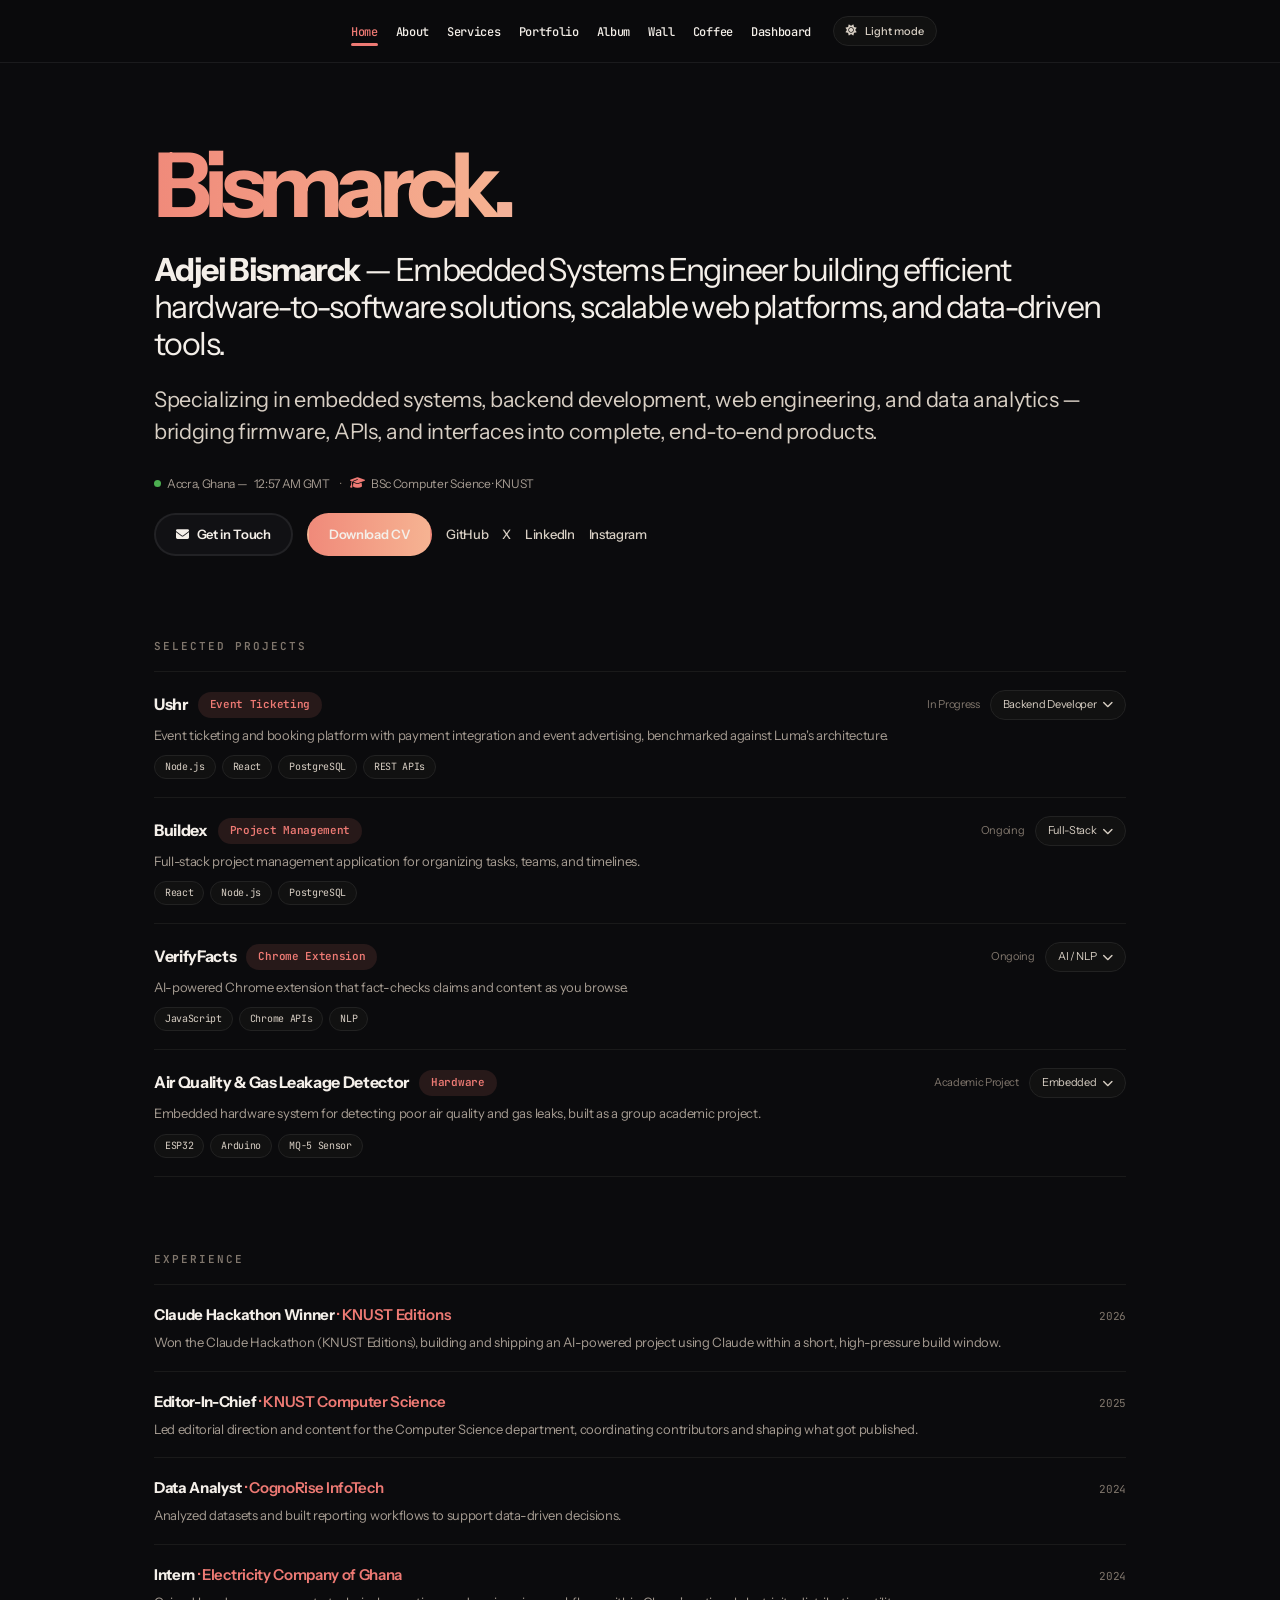
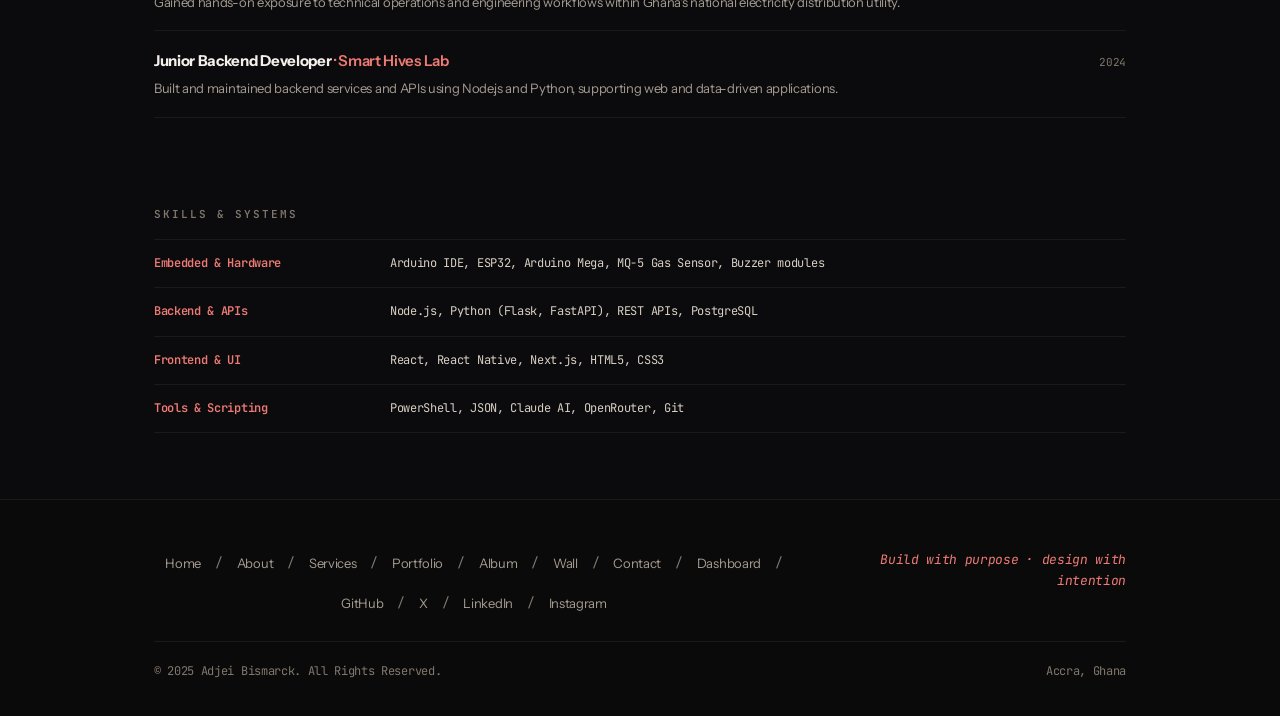
==== commit 0ef9a5a5: "Change project category from 'Full-Stack' to 'Backend Developer'" ====
--- a/index.html
+++ b/index.html
@@ -15,6 +15,10 @@
   <header class="page-topbar">
     <div class="container">
       <nav>
+        <div class="logo">
+          <h1><a href="index.html"><span>B</span>ISMARCK</a></h1>
+        </div>
+        <button class="fas fa-bars" id="menu-icon" type="button" aria-label="Open navigation menu" aria-expanded="false"></button>
         <ul id="nav-menu">
           <li><a href="index.html" class="active-page">Home</a></li>
           <li><a href="about.html">About</a></li>
@@ -87,7 +91,7 @@
           </div>
           <div class="project-row-meta">
             <span class="project-status">In Progress</span>
-            <span class="project-category">Full-Stack <i class="fa-solid fa-chevron-down"></i></span>
+            <span class="project-category">Backend Developer <i class="fa-solid fa-chevron-down"></i></span>
           </div>
         </div>
         <p class="project-row-desc">
@@ -289,6 +293,28 @@
   </button>
 
   <script>
+    const menuIcon = document.getElementById('menu-icon');
+    const navMenu = document.getElementById('nav-menu');
+
+    menuIcon.addEventListener('click', function() {
+      navMenu.classList.toggle('active');
+      menuIcon.classList.toggle('fa-bars');
+      menuIcon.classList.toggle('fa-times');
+      const isMenuOpen = navMenu.classList.contains('active');
+      menuIcon.setAttribute('aria-expanded', String(isMenuOpen));
+      menuIcon.setAttribute('aria-label', isMenuOpen ? 'Close navigation menu' : 'Open navigation menu');
+    });
+
+    navMenu.addEventListener('click', function(event) {
+      if (event.target.closest('a')) {
+        navMenu.classList.remove('active');
+        menuIcon.classList.add('fa-bars');
+        menuIcon.classList.remove('fa-times');
+        menuIcon.setAttribute('aria-expanded', 'false');
+        menuIcon.setAttribute('aria-label', 'Open navigation menu');
+      }
+    });
+
     // Back to Top Button Functionality
     const backToTopBtn = document.getElementById('back-to-top');
     window.addEventListener('scroll', function() {
@@ -322,4 +348,4 @@
     setInterval(updateHeroClock, 30000);
   </script>
 </body>
-</html>+</html>
--- a/style.css
+++ b/style.css
@@ -1140,6 +1140,7 @@
   width: 100%;
   height: 100%;
   object-fit: cover;
+  object-position: center 65%;
   display: block;
 }
 
@@ -1215,8 +1216,8 @@
   width: 100%;
   height: 100%;
   object-fit: cover;
+  object-position: center 65%;
   display: block;
-  transition: transform 0.5s ease;
 }
 
 .album-item-overlay {
@@ -1239,10 +1240,6 @@
   transform: translateY(-6px);
   border-color: var(--accent);
   box-shadow: 0 0 25px rgba(239, 108, 105, 0.35);
-}
-
-.album-item:hover img {
-  transform: scale(1.08);
 }
 
 .album-item:hover .album-item-overlay {
@@ -2064,6 +2061,123 @@
     padding: 10px 5%;
   }
 
+  .page-topbar .container {
+    padding: 8px 4%;
+  }
+
+  .page-topbar {
+    position: sticky;
+    top: 0;
+    z-index: 1000;
+  }
+
+  .page-topbar nav {
+    flex-wrap: nowrap;
+    justify-content: space-between;
+    gap: 8px;
+  }
+
+  .page-topbar .logo {
+    display: block;
+    flex: 0 0 auto;
+  }
+
+  .page-topbar .logo h1 {
+    font-size: 11px;
+    letter-spacing: 0;
+  }
+
+  .page-topbar .logo h1 a {
+    white-space: nowrap;
+  }
+
+  .page-topbar nav::after {
+    content: "Accra, Ghana";
+    display: inline-flex;
+    align-items: center;
+    gap: 7px;
+    min-width: 0;
+    padding: 6px 10px 6px 18px;
+    border: 1px solid var(--border-strong);
+    border-radius: 999px;
+    background: var(--surface);
+    background-image: radial-gradient(circle at 10px 50%, var(--accent) 3px, transparent 3.5px);
+    color: var(--text-secondary);
+    font: 400 10px 'JetBrains Mono', monospace;
+    white-space: nowrap;
+    order: 2;
+  }
+
+  .page-topbar #menu-icon {
+    display: inline-flex !important;
+    align-items: center;
+    justify-content: center;
+    flex: 0 0 34px;
+    width: 34px;
+    height: 34px;
+    border: 1px solid var(--border-strong);
+    border-radius: 50%;
+    background: var(--surface);
+    color: var(--text-secondary);
+    font-size: 13px;
+    cursor: pointer;
+    order: 4;
+  }
+
+  .page-topbar .theme-toggle {
+    flex: 0 0 34px;
+    width: 34px;
+    height: 34px;
+    padding: 0;
+    order: 3;
+  }
+
+  .page-topbar .theme-toggle span {
+    display: none;
+  }
+
+  .page-topbar nav ul {
+    display: none;
+    position: absolute;
+    top: calc(100% + 9px);
+    right: 0;
+    left: 0;
+    z-index: 2;
+    flex-direction: column;
+    align-items: stretch;
+    gap: 0;
+    padding: 8px;
+    border: 1px solid var(--border-strong);
+    border-radius: 16px;
+    background: var(--bg-elev);
+    box-shadow: var(--shadow-soft);
+  }
+
+  .page-topbar nav ul.active {
+    display: flex;
+  }
+
+  .page-topbar nav ul li {
+    display: block;
+    margin: 0;
+  }
+
+  .page-topbar nav ul li a {
+    display: block;
+    padding: 10px 12px;
+    border-radius: 10px;
+    font-size: 13px;
+  }
+
+  .page-topbar nav ul li a::after {
+    display: none;
+  }
+
+  .page-topbar nav ul li a:hover,
+  .page-topbar nav ul li a.active-page {
+    background: var(--accent-soft);
+  }
+
   nav ul {
     justify-content: center;
     gap: 2px;
@@ -2172,18 +2286,27 @@
   }
 
   .portfolio-image {
-    height: 200px;
+    height: auto;
+    overflow: visible;
   }
 
   .portfolio-image img {
     display: block;
     width: 100%;
-    height: 100%;
+    height: 200px;
     object-fit: cover;
   }
 
+  .portfolio-overlay {
+    position: relative;
+    width: 100%;
+    height: auto;
+    padding: 20px;
+    opacity: 1;
+  }
+
   .portfolio-info {
-    padding: 20px;
+    padding: 0;
   }
 
   .portfolio-info h3 {
@@ -2198,6 +2321,7 @@
     flex-direction: row;
     gap: 10px;
     flex-wrap: wrap;
+    margin-top: 16px;
   }
 
   .portfolio-links a {
@@ -2207,11 +2331,6 @@
     font-size: 13px;
   }
 
-  /* Show overlay on tap via .tapped class added by JS */
-  .portfolio-card.tapped .portfolio-overlay {
-    opacity: 1;
-  }
-
   .portfolio-content h3 {
     font-size: 18px;
   }
@@ -2257,7 +2376,7 @@
   .deck-card-3:hover { transform: translateX(-50%) translateX(60px) rotate(10deg) translateY(-8px); }
 
   .album-grid {
-    grid-auto-rows: 160px;
+    grid-auto-rows: 250px;
     gap: 14px;
   }
 
@@ -2542,6 +2661,10 @@
   }
 
   .portfolio-image {
+    height: auto;
+  }
+
+  .portfolio-image img {
     height: 160px;
   }
 
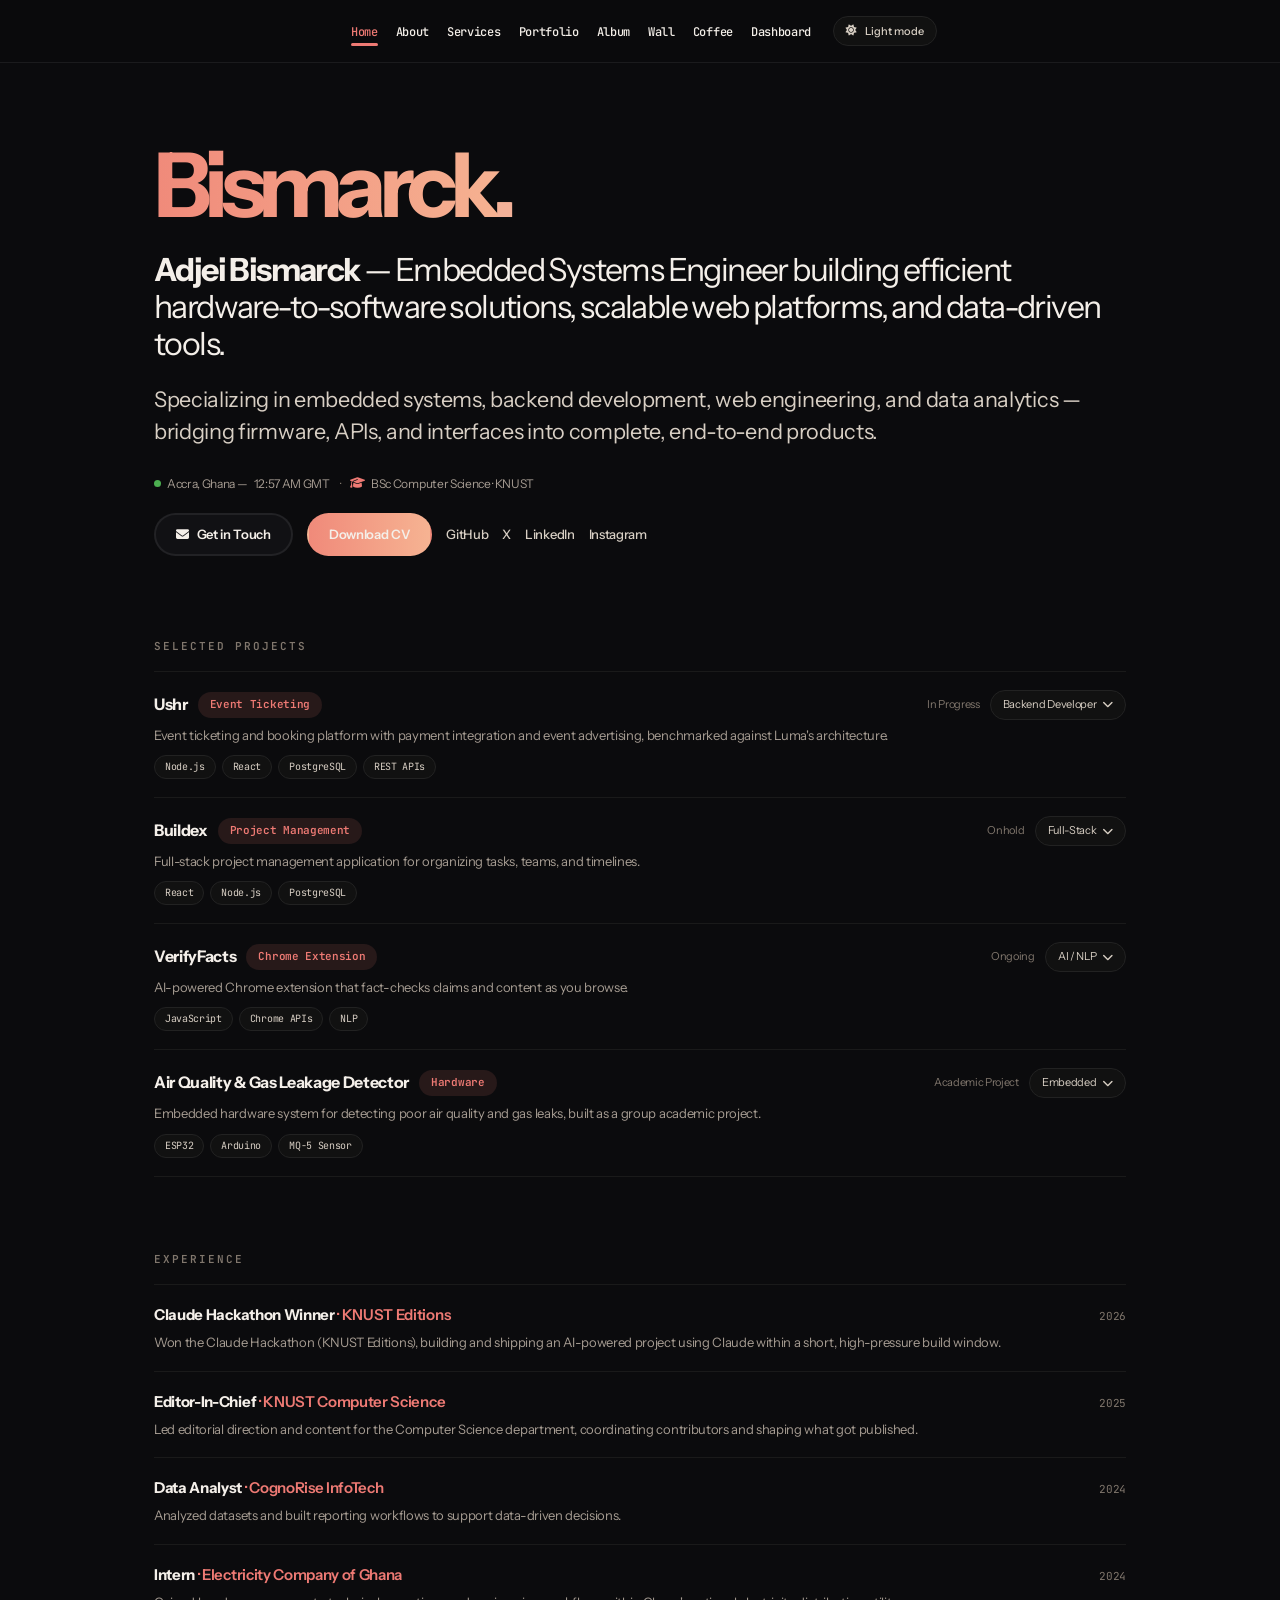
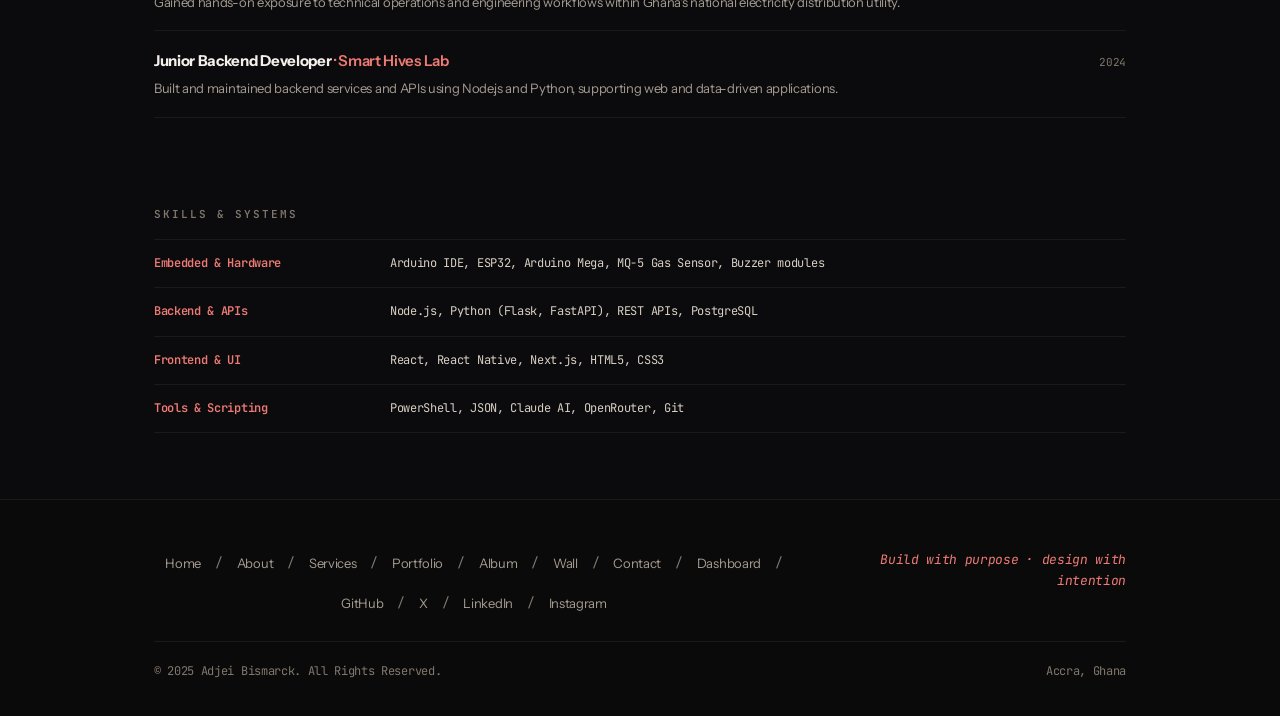
==== commit 91ae431f: "Update index.html" ====
--- a/index.html
+++ b/index.html
@@ -113,7 +113,7 @@
             <span class="project-tag">Project Management</span>
           </div>
           <div class="project-row-meta">
-            <span class="project-status">Ongoing</span>
+            <span class="project-status">Onhold</span>
             <span class="project-category">Full-Stack <i class="fa-solid fa-chevron-down"></i></span>
           </div>
         </div>
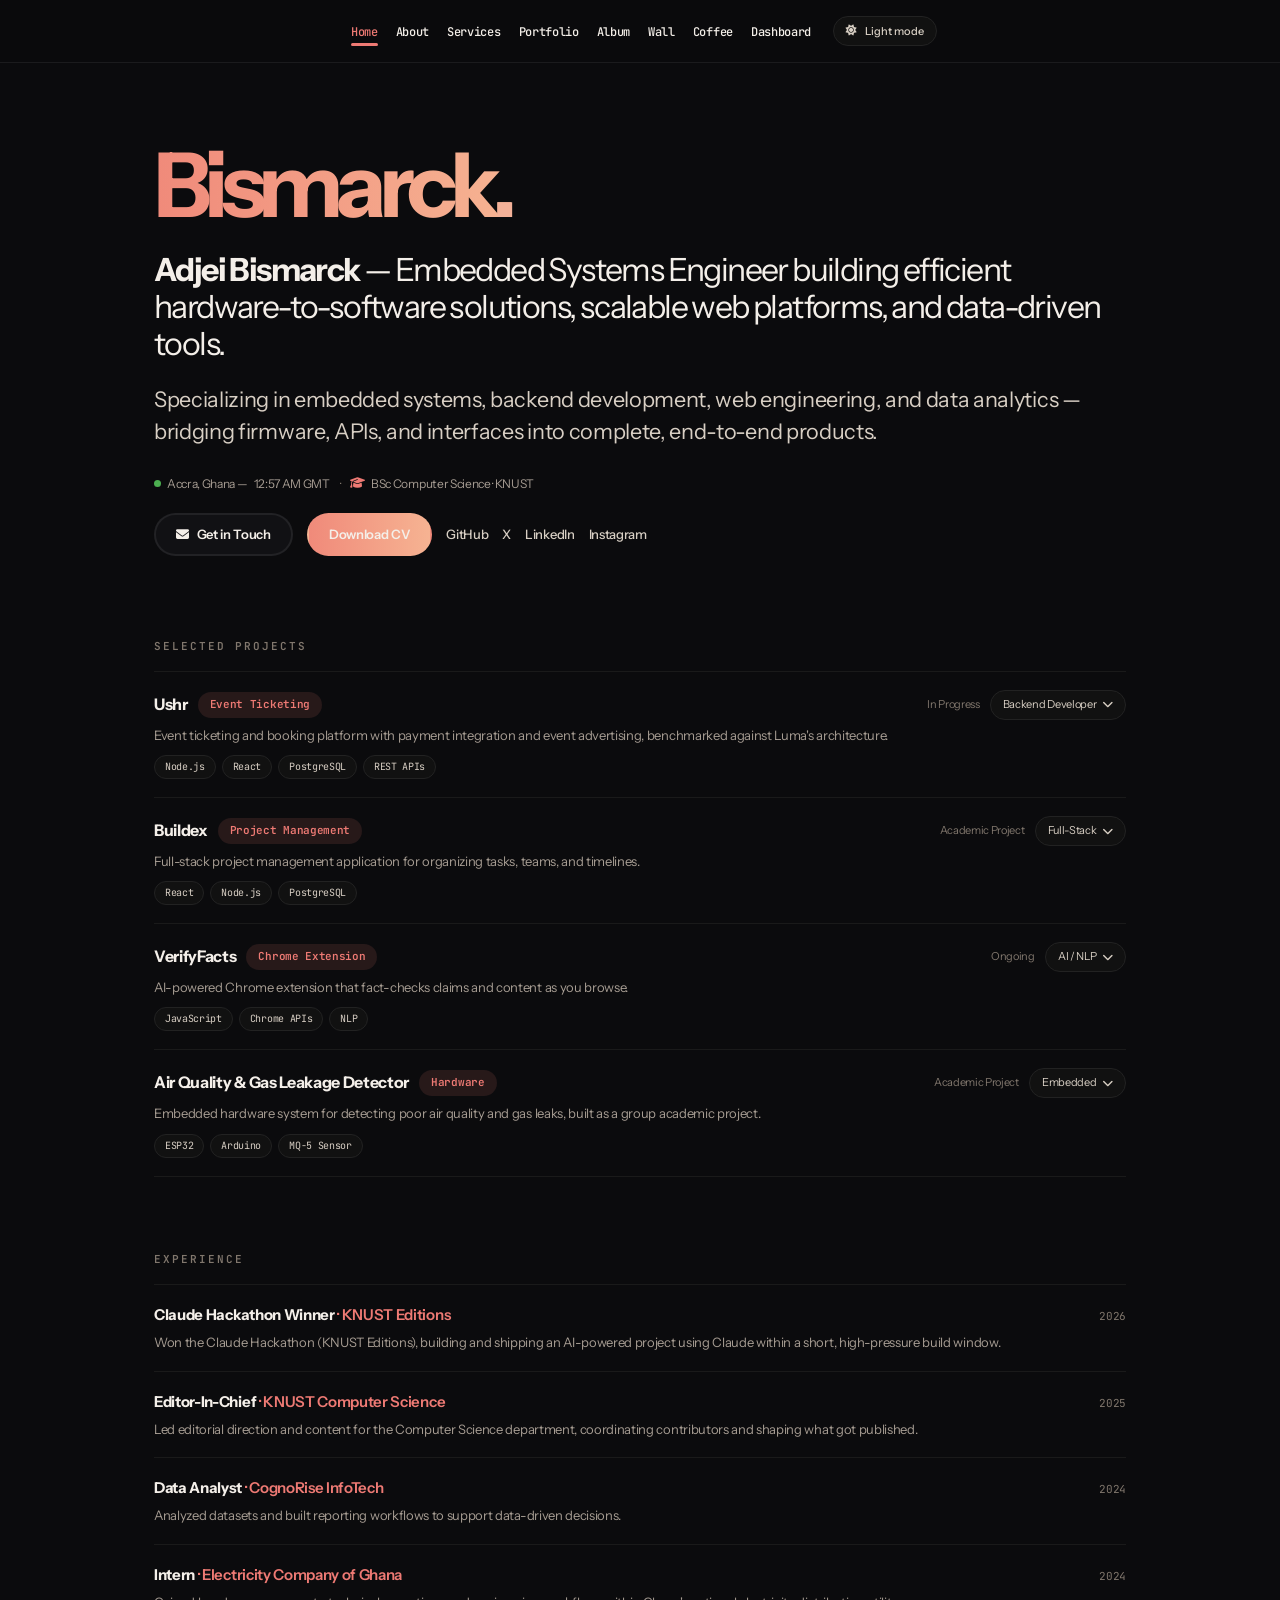
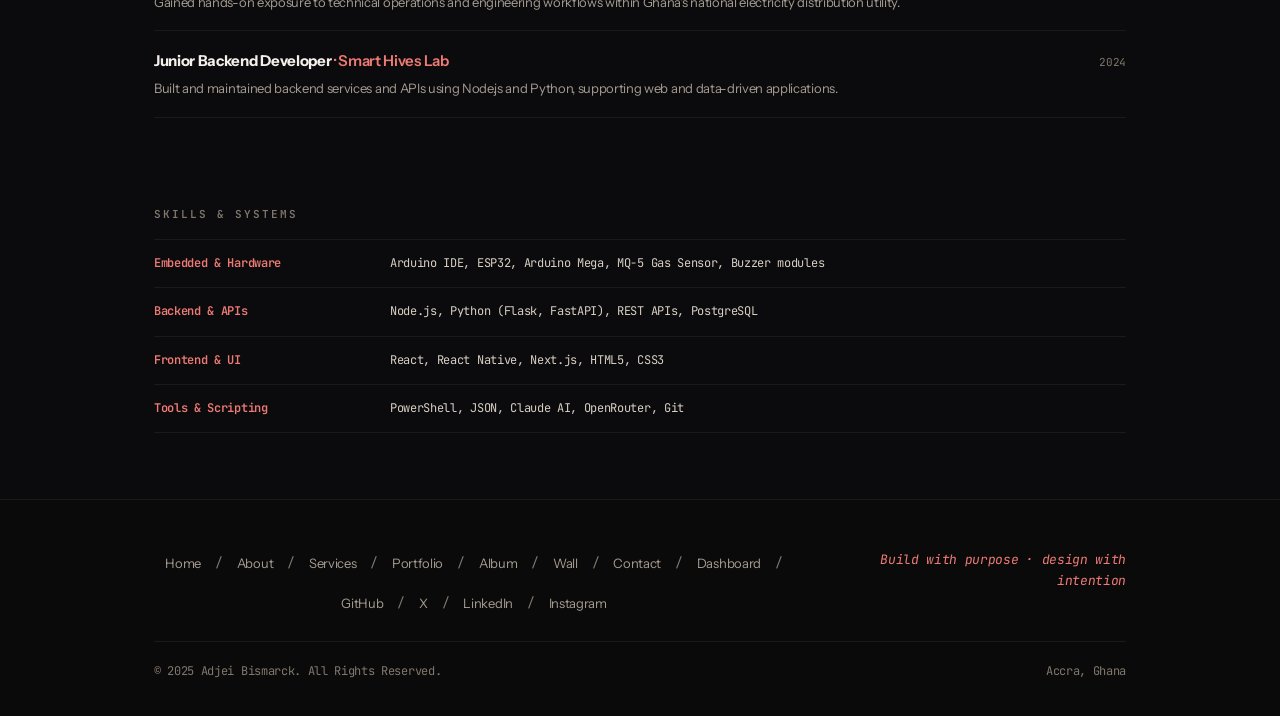
==== commit 77c6d28c: "Update project status from 'Onhold' to 'Academic Project'" ====
--- a/index.html
+++ b/index.html
@@ -113,7 +113,7 @@
             <span class="project-tag">Project Management</span>
           </div>
           <div class="project-row-meta">
-            <span class="project-status">Onhold</span>
+            <span class="project-status">Academic Project</span>
             <span class="project-category">Full-Stack <i class="fa-solid fa-chevron-down"></i></span>
           </div>
         </div>
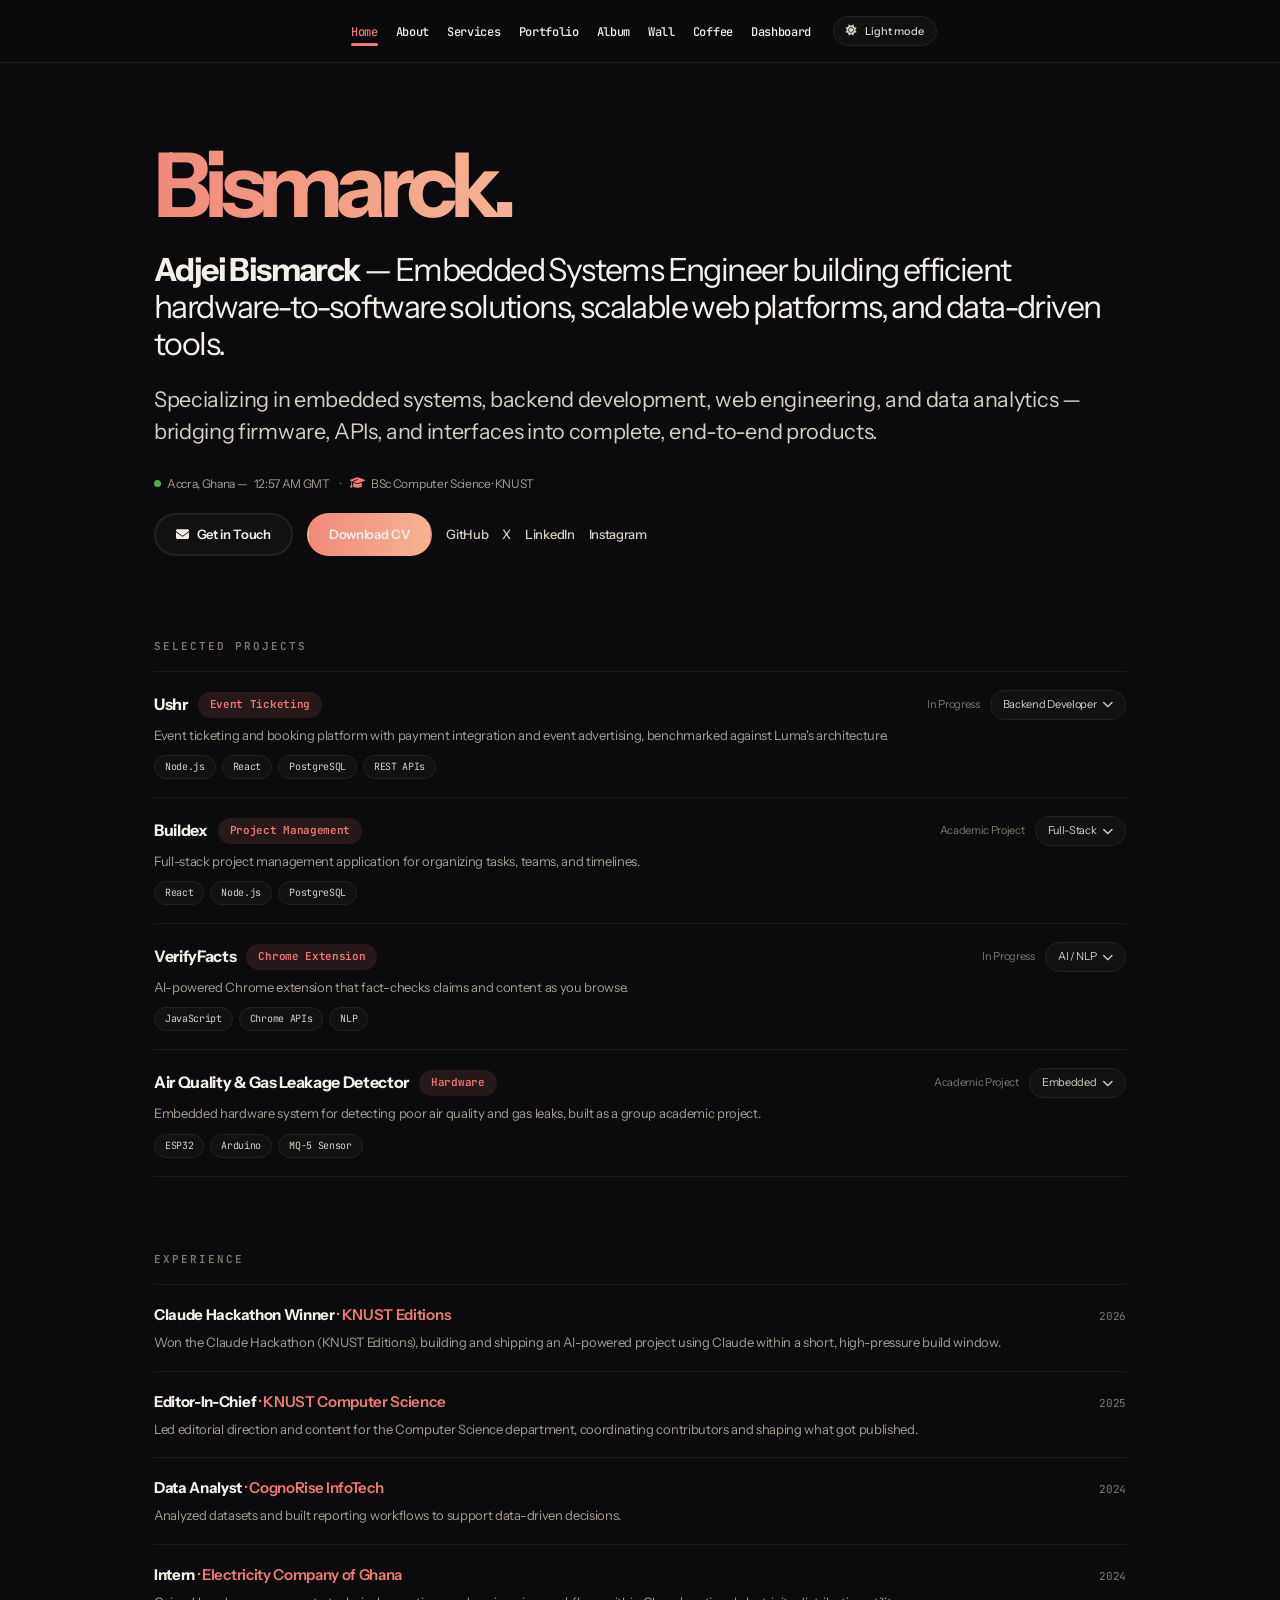
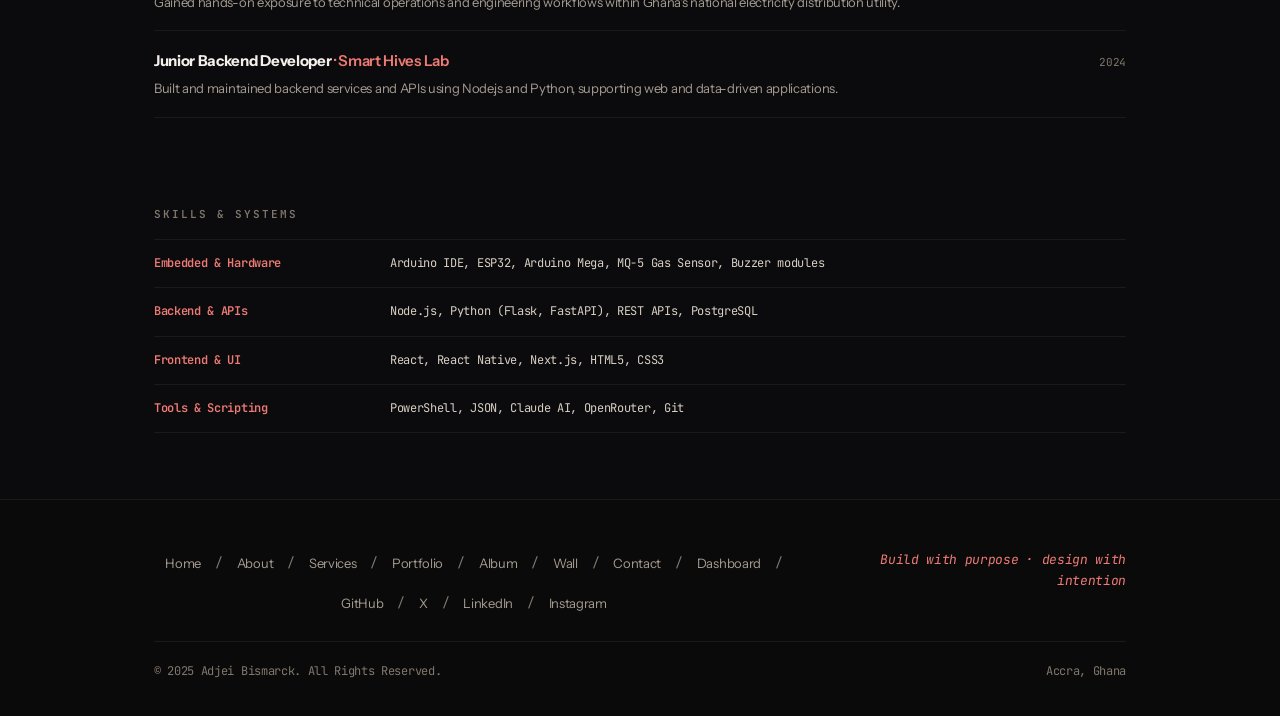
==== commit 2bc81f0a: "Update project status from 'Ongoing' to 'In Progress'" ====
--- a/index.html
+++ b/index.html
@@ -134,7 +134,7 @@
             <span class="project-tag">Chrome Extension</span>
           </div>
           <div class="project-row-meta">
-            <span class="project-status">Ongoing</span>
+            <span class="project-status">In Progress</span>
             <span class="project-category">AI / NLP <i class="fa-solid fa-chevron-down"></i></span>
           </div>
         </div>
